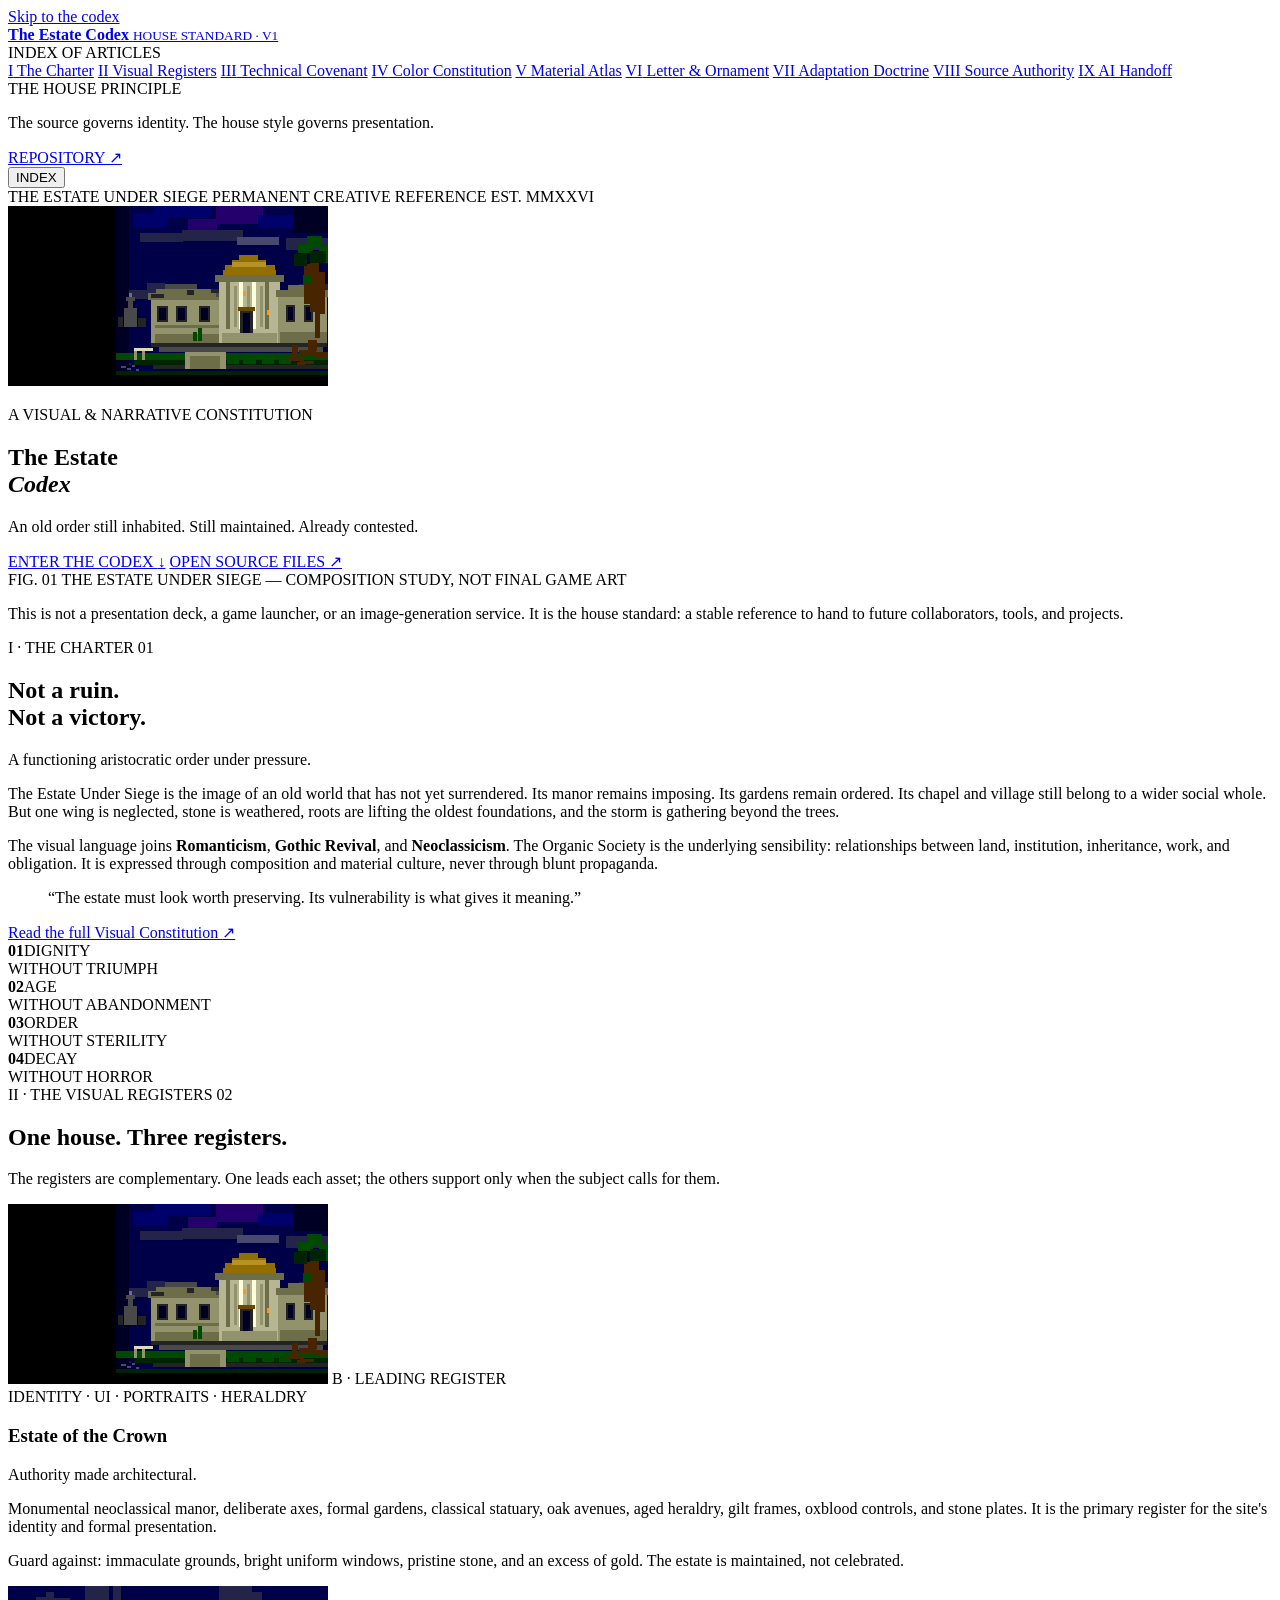
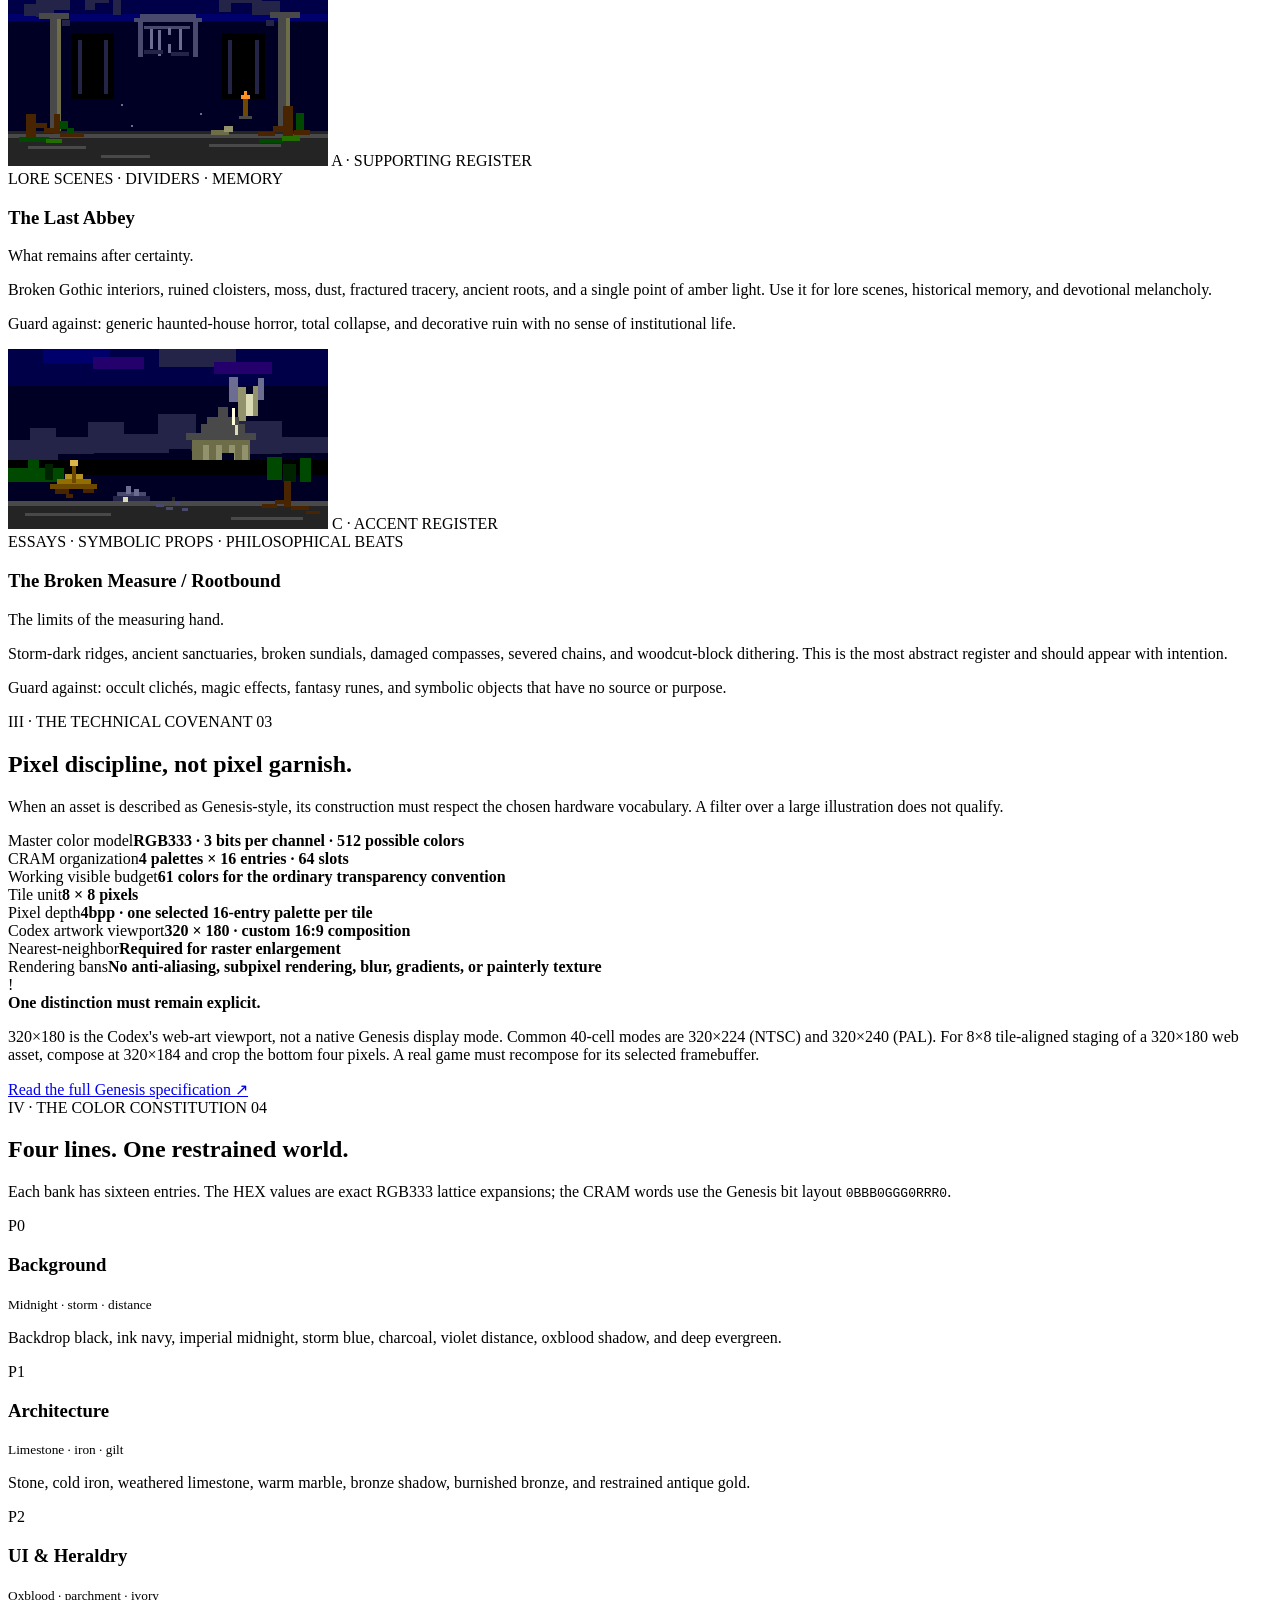
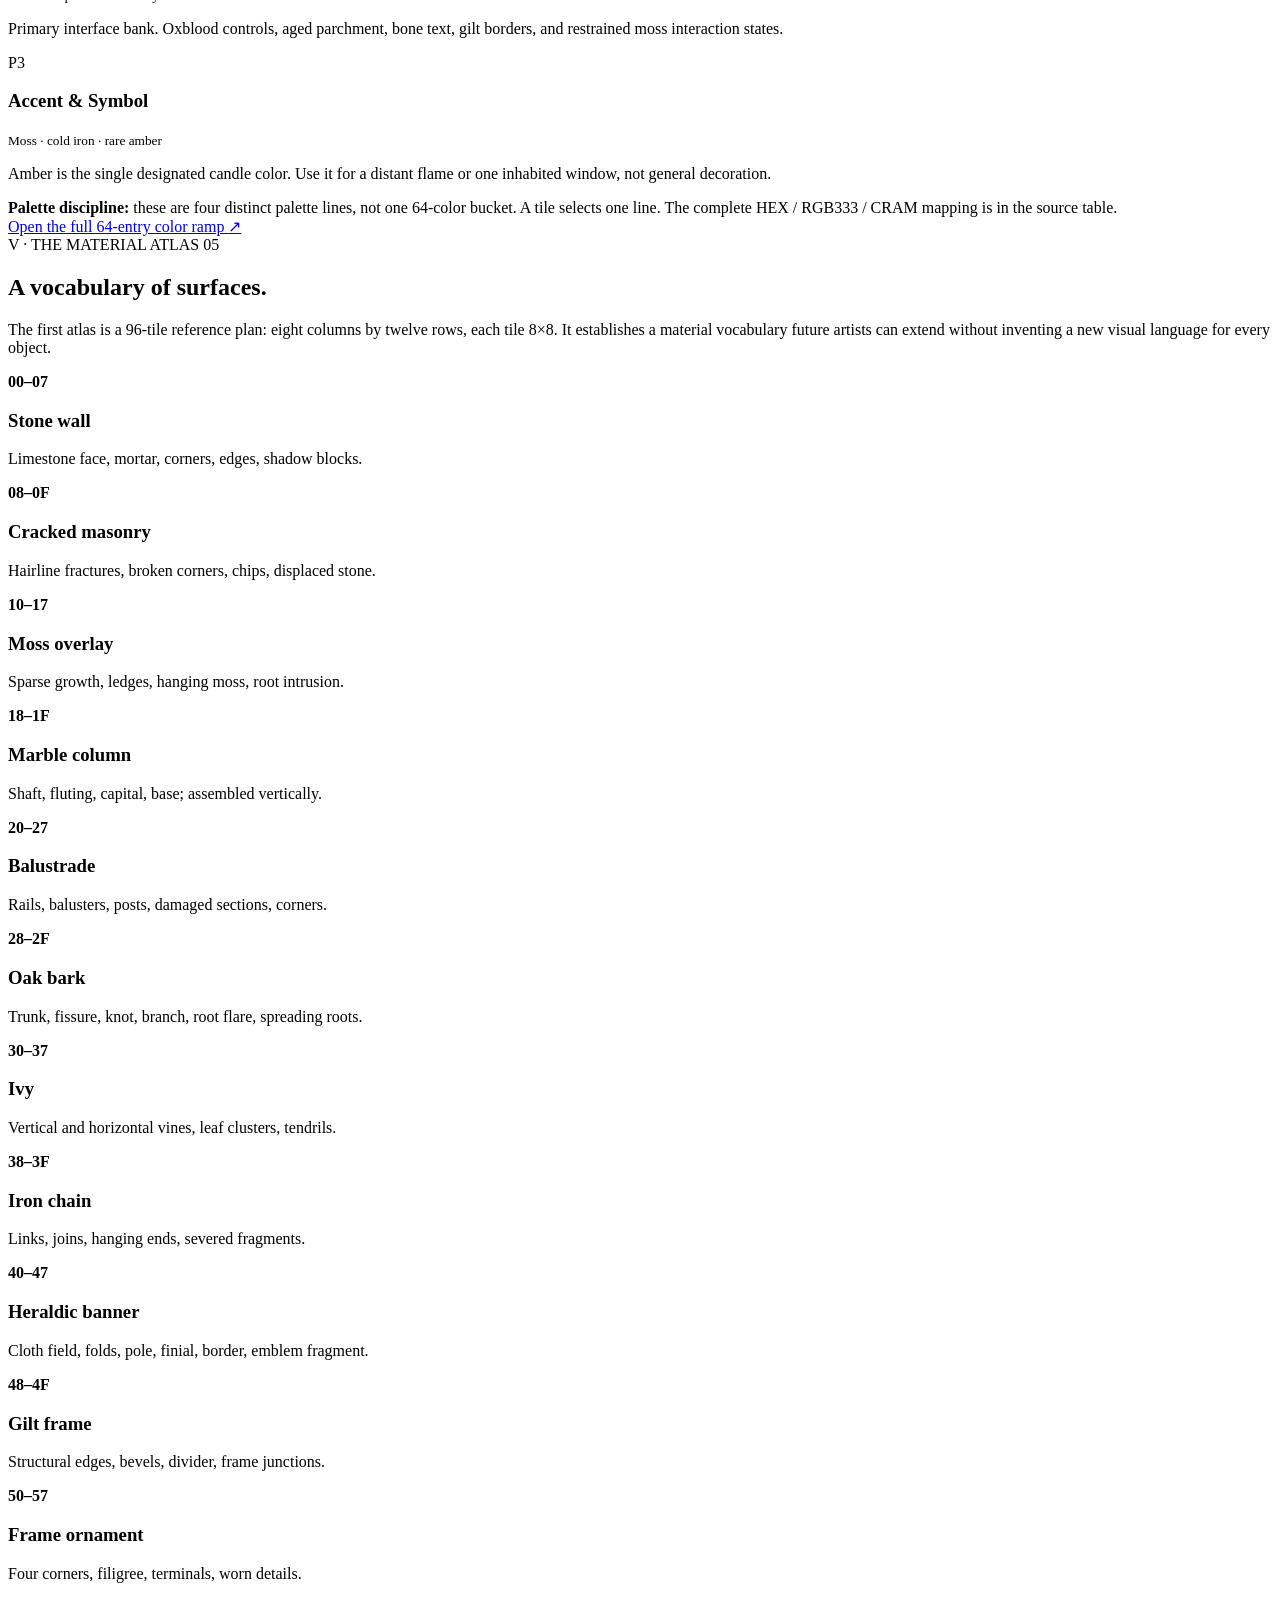
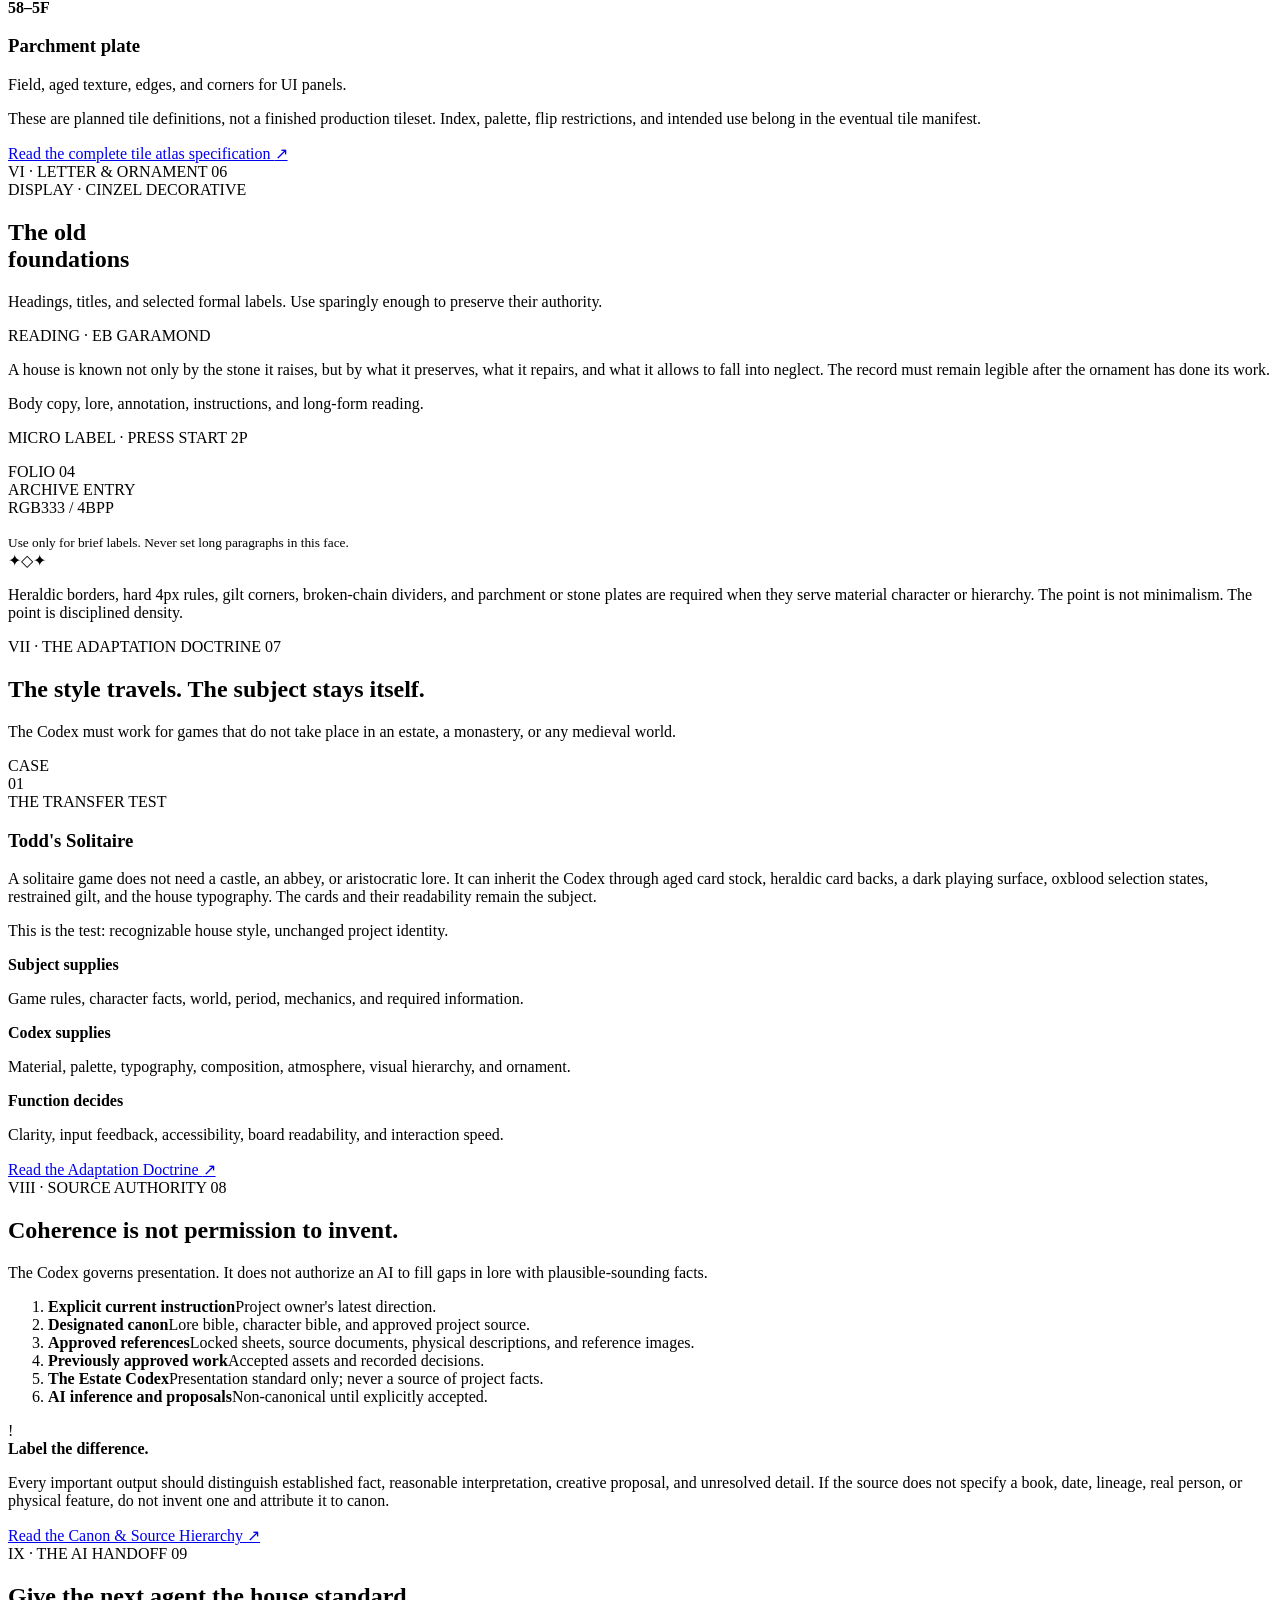
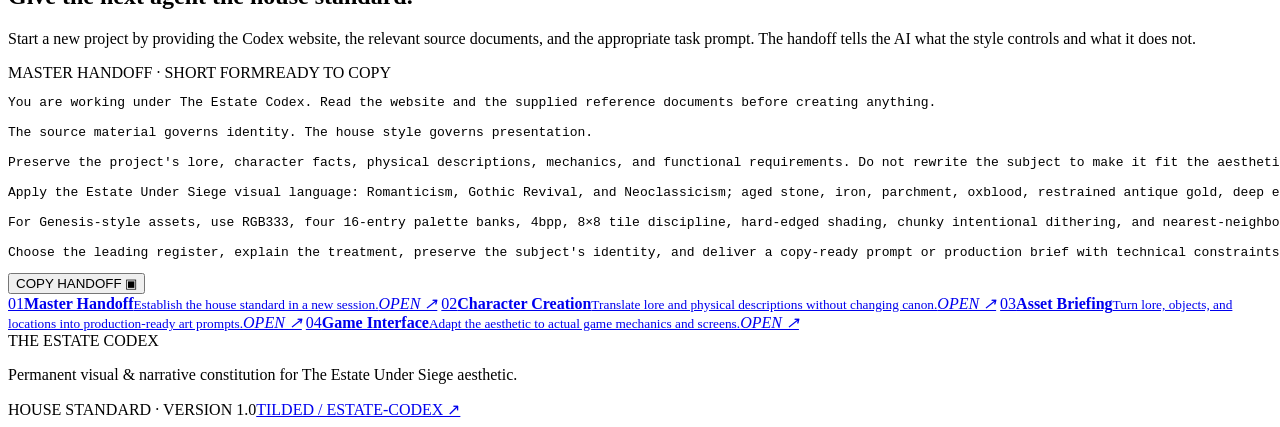
==== index.html @ 194f2715 "Build the Estate Codex reference website" ====
<!doctype html>
<html lang="en">
<head>
  <meta charset="utf-8">
  <meta name="viewport" content="width=device-width, initial-scale=1">
  <meta name="theme-color" content="#000000">
  <meta name="description" content="The Estate Codex: a permanent visual and narrative constitution for The Estate Under Siege aesthetic.">
  <title>The Estate Codex — The Estate Under Siege</title>
  <link rel="preconnect" href="https://fonts.googleapis.com">
  <link rel="preconnect" href="https://fonts.gstatic.com" crossorigin>
  <link href="https://fonts.googleapis.com/css2?family=Cinzel+Decorative:wght@400;700&family=EB+Garamond:wght@400;500;600;700&family=Press+Start+2P&display=swap" rel="stylesheet">
  <link rel="stylesheet" href="styles.css">
</head>
<body>
  <a class="skip-link" href="#main">Skip to the codex</a>

  <aside class="rail" id="rail">
    <a class="brand" href="#top" aria-label="The Estate Codex home">
      <span class="brand-mark" aria-hidden="true">
        <span></span><span></span><span></span><span></span>
      </span>
      <span class="brand-copy">
        <strong>The Estate Codex</strong>
        <small>HOUSE STANDARD · V1</small>
      </span>
    </a>

    <div class="rail-rule"><span>INDEX OF ARTICLES</span></div>
    <nav class="primary-nav" aria-label="Primary navigation">
      <a href="#charter"><span class="nav-number">I</span> The Charter</a>
      <a href="#registers"><span class="nav-number">II</span> Visual Registers</a>
      <a href="#technical"><span class="nav-number">III</span> Technical Covenant</a>
      <a href="#palette"><span class="nav-number">IV</span> Color Constitution</a>
      <a href="#materials"><span class="nav-number">V</span> Material Atlas</a>
      <a href="#type"><span class="nav-number">VI</span> Letter & Ornament</a>
      <a href="#adaptation"><span class="nav-number">VII</span> Adaptation Doctrine</a>
      <a href="#canon"><span class="nav-number">VIII</span> Source Authority</a>
      <a href="#handoff"><span class="nav-number">IX</span> AI Handoff</a>
    </nav>

    <div class="rail-bottom">
      <div class="rail-rule"><span>THE HOUSE PRINCIPLE</span></div>
      <p>The source governs identity. The house style governs presentation.</p>
      <a class="rail-repo" href="https://github.com/Tilded/estate-codex" target="_blank" rel="noreferrer">REPOSITORY ↗</a>
    </div>
  </aside>

  <button class="mobile-menu" id="menu-toggle" type="button" aria-expanded="false" aria-controls="rail">INDEX</button>

  <main id="main">
    <header class="masthead" id="top">
      <div class="masthead-line">
        <span>THE ESTATE UNDER SIEGE</span>
        <span>PERMANENT CREATIVE REFERENCE</span>
        <span>EST. MMXXVI</span>
      </div>

      <section class="hero">
        <img class="hero-image" src="assets/hero-estate.svg" alt="Pixel-block reference composition: a monumental but weathered neoclassical estate beneath a gathering storm, with a dark text-safe zone on the left.">
        <div class="hero-copy">
          <p class="micro-label">A VISUAL & NARRATIVE CONSTITUTION</p>
          <h1>The Estate<br><em>Codex</em></h1>
          <p class="hero-deck">An old order still inhabited. Still maintained. Already contested.</p>
          <div class="hero-actions">
            <a class="seal-link" href="#charter">ENTER THE CODEX <span>↓</span></a>
            <a class="text-link" href="https://github.com/Tilded/estate-codex" target="_blank" rel="noreferrer">OPEN SOURCE FILES ↗</a>
          </div>
        </div>
        <div class="hero-caption"><span>FIG. 01</span> THE ESTATE UNDER SIEGE — COMPOSITION STUDY, NOT FINAL GAME ART</div>
      </section>

      <div class="opening-note">
        <span class="opening-rule" aria-hidden="true"></span>
        <p>This is not a presentation deck, a game launcher, or an image-generation service. It is the house standard: a stable reference to hand to future collaborators, tools, and projects.</p>
      </div>
    </header>

    <section class="codex-section" id="charter">
      <div class="section-heading">
        <span class="chapter">I · THE CHARTER</span>
        <span class="section-rule"></span>
        <span class="folio">01</span>
      </div>
      <div class="charter-grid">
        <div>
          <h2>Not a ruin.<br>Not a victory.</h2>
          <p class="lead">A functioning aristocratic order under pressure.</p>
        </div>
        <div class="charter-copy">
          <p>The Estate Under Siege is the image of an old world that has not yet surrendered. Its manor remains imposing. Its gardens remain ordered. Its chapel and village still belong to a wider social whole. But one wing is neglected, stone is weathered, roots are lifting the oldest foundations, and the storm is gathering beyond the trees.</p>
          <p>The visual language joins <strong>Romanticism</strong>, <strong>Gothic Revival</strong>, and <strong>Neoclassicism</strong>. The Organic Society is the underlying sensibility: relationships between land, institution, inheritance, work, and obligation. It is expressed through composition and material culture, never through blunt propaganda.</p>
          <blockquote>“The estate must look worth preserving. Its vulnerability is what gives it meaning.”</blockquote>
          <a class="document-link" href="https://github.com/Tilded/estate-codex/blob/main/docs/visual-constitution.md" target="_blank" rel="noreferrer">Read the full Visual Constitution <span>↗</span></a>
        </div>
      </div>

      <div class="principle-strip">
        <div><b>01</b><span>DIGNITY<br>WITHOUT TRIUMPH</span></div>
        <div><b>02</b><span>AGE<br>WITHOUT ABANDONMENT</span></div>
        <div><b>03</b><span>ORDER<br>WITHOUT STERILITY</span></div>
        <div><b>04</b><span>DECAY<br>WITHOUT HORROR</span></div>
      </div>
    </section>

    <section class="codex-section" id="registers">
      <div class="section-heading">
        <span class="chapter">II · THE VISUAL REGISTERS</span>
        <span class="section-rule"></span>
        <span class="folio">02</span>
      </div>
      <div class="section-intro">
        <h2>One house. Three registers.</h2>
        <p>The registers are complementary. One leads each asset; the others support only when the subject calls for them.</p>
      </div>

      <article class="register register-lead">
        <div class="register-art">
          <img src="assets/hero-estate.svg" alt="Estate of the Crown placeholder: manor, formal grounds, storm, and ancient oak.">
          <span class="art-stamp">B · LEADING REGISTER</span>
        </div>
        <div class="register-text">
          <div class="register-kicker">IDENTITY · UI · PORTRAITS · HERALDRY</div>
          <h3>Estate of the Crown</h3>
          <p class="register-subtitle">Authority made architectural.</p>
          <p>Monumental neoclassical manor, deliberate axes, formal gardens, classical statuary, oak avenues, aged heraldry, gilt frames, oxblood controls, and stone plates. It is the primary register for the site's identity and formal presentation.</p>
          <p class="warning-line">Guard against: immaculate grounds, bright uniform windows, pristine stone, and an excess of gold. The estate is maintained, not celebrated.</p>
        </div>
      </article>

      <article class="register">
        <div class="register-art">
          <img src="assets/last-abbey.svg" alt="Last Abbey placeholder: broken Gothic interior, fractured rose window, oak roots, and a distant candle.">
          <span class="art-stamp">A · SUPPORTING REGISTER</span>
        </div>
        <div class="register-text">
          <div class="register-kicker">LORE SCENES · DIVIDERS · MEMORY</div>
          <h3>The Last Abbey</h3>
          <p class="register-subtitle">What remains after certainty.</p>
          <p>Broken Gothic interiors, ruined cloisters, moss, dust, fractured tracery, ancient roots, and a single point of amber light. Use it for lore scenes, historical memory, and devotional melancholy.</p>
          <p class="warning-line">Guard against: generic haunted-house horror, total collapse, and decorative ruin with no sense of institutional life.</p>
        </div>
      </article>

      <article class="register">
        <div class="register-art">
          <img src="assets/broken-measure.svg" alt="Broken Measure placeholder: sanctuary on a storm-dark ridge with a shattered sundial, compass, and severed chain.">
          <span class="art-stamp">C · ACCENT REGISTER</span>
        </div>
        <div class="register-text">
          <div class="register-kicker">ESSAYS · SYMBOLIC PROPS · PHILOSOPHICAL BEATS</div>
          <h3>The Broken Measure / Rootbound</h3>
          <p class="register-subtitle">The limits of the measuring hand.</p>
          <p>Storm-dark ridges, ancient sanctuaries, broken sundials, damaged compasses, severed chains, and woodcut-block dithering. This is the most abstract register and should appear with intention.</p>
          <p class="warning-line">Guard against: occult clichés, magic effects, fantasy runes, and symbolic objects that have no source or purpose.</p>
        </div>
      </article>
    </section>

    <section class="codex-section" id="technical">
      <div class="section-heading">
        <span class="chapter">III · THE TECHNICAL COVENANT</span>
        <span class="section-rule"></span>
        <span class="folio">03</span>
      </div>
      <div class="section-intro">
        <h2>Pixel discipline, not pixel garnish.</h2>
        <p>When an asset is described as Genesis-style, its construction must respect the chosen hardware vocabulary. A filter over a large illustration does not qualify.</p>
      </div>

      <div class="spec-table">
        <div class="spec-row"><span>Master color model</span><strong>RGB333 · 3 bits per channel · 512 possible colors</strong></div>
        <div class="spec-row"><span>CRAM organization</span><strong>4 palettes × 16 entries · 64 slots</strong></div>
        <div class="spec-row"><span>Working visible budget</span><strong>61 colors for the ordinary transparency convention</strong></div>
        <div class="spec-row"><span>Tile unit</span><strong>8 × 8 pixels</strong></div>
        <div class="spec-row"><span>Pixel depth</span><strong>4bpp · one selected 16-entry palette per tile</strong></div>
        <div class="spec-row"><span>Codex artwork viewport</span><strong>320 × 180 · custom 16:9 composition</strong></div>
        <div class="spec-row"><span>Nearest-neighbor</span><strong>Required for raster enlargement</strong></div>
        <div class="spec-row"><span>Rendering bans</span><strong>No anti-aliasing, subpixel rendering, blur, gradients, or painterly texture</strong></div>
      </div>

      <div class="technical-note">
        <span class="note-mark">!</span>
        <div><strong>One distinction must remain explicit.</strong><p>320×180 is the Codex's web-art viewport, not a native Genesis display mode. Common 40-cell modes are 320×224 (NTSC) and 320×240 (PAL). For 8×8 tile-aligned staging of a 320×180 web asset, compose at 320×184 and crop the bottom four pixels. A real game must recompose for its selected framebuffer.</p></div>
      </div>
      <a class="document-link" href="https://github.com/Tilded/estate-codex/blob/main/docs/genesis-specification.md" target="_blank" rel="noreferrer">Read the full Genesis specification <span>↗</span></a>
    </section>

    <section class="codex-section" id="palette">
      <div class="section-heading">
        <span class="chapter">IV · THE COLOR CONSTITUTION</span>
        <span class="section-rule"></span>
        <span class="folio">04</span>
      </div>
      <div class="section-intro">
        <h2>Four lines. One restrained world.</h2>
        <p>Each bank has sixteen entries. The HEX values are exact RGB333 lattice expansions; the CRAM words use the Genesis bit layout <code>0BBB0GGG0RRR0</code>.</p>
      </div>

      <div class="palette-register">
        <div class="palette-heading"><span>P0</span><div><h3>Background</h3><small>Midnight · storm · distance</small></div></div>
        <div class="swatches" aria-label="P0 background palette"><i style="--sw:#000000"></i><i style="--sw:#000024"></i><i style="--sw:#000049"></i><i style="--sw:#00006D"></i><i style="--sw:#002492"></i><i style="--sw:#242449"></i><i style="--sw:#242424"></i><i style="--sw:#494949"></i><i style="--sw:#24006D"></i><i style="--sw:#490092"></i><i style="--sw:#490049"></i><i style="--sw:#490000"></i><i style="--sw:#004900"></i><i style="--sw:#002400"></i><i style="--sw:#49496D"></i><i style="--sw:#6D6D92"></i></div>
        <p>Backdrop black, ink navy, imperial midnight, storm blue, charcoal, violet distance, oxblood shadow, and deep evergreen.</p>
      </div>
      <div class="palette-register">
        <div class="palette-heading"><span>P1</span><div><h3>Architecture</h3><small>Limestone · iron · gilt</small></div></div>
        <div class="swatches" aria-label="P1 architecture palette"><i style="--sw:#000000"></i><i style="--sw:#242424"></i><i style="--sw:#494949"></i><i style="--sw:#6D6D92"></i><i style="--sw:#6D6D49"></i><i style="--sw:#92926D"></i><i style="--sw:#B6B692"></i><i style="--sw:#DBDBB6"></i><i style="--sw:#FFFFDB"></i><i style="--sw:#FFFFFF"></i><i style="--sw:#492400"></i><i style="--sw:#6D4900"></i><i style="--sw:#926D00"></i><i style="--sw:#B69224"></i><i style="--sw:#DBB649"></i><i style="--sw:#DBB692"></i></div>
        <p>Stone, cold iron, weathered limestone, warm marble, bronze shadow, burnished bronze, and restrained antique gold.</p>
      </div>
      <div class="palette-register">
        <div class="palette-heading"><span>P2</span><div><h3>UI & Heraldry</h3><small>Oxblood · parchment · ivory</small></div></div>
        <div class="swatches" aria-label="P2 UI and heraldry palette"><i style="--sw:#000000"></i><i style="--sw:#242424"></i><i style="--sw:#240000"></i><i style="--sw:#490000"></i><i style="--sw:#6D0024"></i><i style="--sw:#920049"></i><i style="--sw:#929249"></i><i style="--sw:#B6B66D"></i><i style="--sw:#DBDBB6"></i><i style="--sw:#FFFFDB"></i><i style="--sw:#6D4900"></i><i style="--sw:#926D00"></i><i style="--sw:#DBB649"></i><i style="--sw:#004900"></i><i style="--sw:#496D00"></i><i style="--sw:#B62424"></i></div>
        <p>Primary interface bank. Oxblood controls, aged parchment, bone text, gilt borders, and restrained moss interaction states.</p>
      </div>
      <div class="palette-register">
        <div class="palette-heading"><span>P3</span><div><h3>Accent & Symbol</h3><small>Moss · cold iron · rare amber</small></div></div>
        <div class="swatches" aria-label="P3 accent and symbolism palette"><i style="--sw:#000000"></i><i style="--sw:#242424"></i><i style="--sw:#242449"></i><i style="--sw:#49496D"></i><i style="--sw:#6D6D92"></i><i style="--sw:#24006D"></i><i style="--sw:#490092"></i><i style="--sw:#6D6DB6"></i><i style="--sw:#004900"></i><i style="--sw:#246D00"></i><i style="--sw:#499200"></i><i style="--sw:#492400"></i><i style="--sw:#6D4900"></i><i style="--sw:#926D00"></i><i style="--sw:#FF9224"></i><i style="--sw:#DBDBB6"></i></div>
        <p>Amber is the single designated candle color. Use it for a distant flame or one inhabited window, not general decoration.</p>
      </div>

      <div class="palette-note"><strong>Palette discipline:</strong> these are four distinct palette lines, not one 64-color bucket. A tile selects one line. The complete HEX / RGB333 / CRAM mapping is in the source table.</div>
      <a class="document-link" href="https://github.com/Tilded/estate-codex/blob/main/docs/color-ramp.md" target="_blank" rel="noreferrer">Open the full 64-entry color ramp <span>↗</span></a>
    </section>

    <section class="codex-section" id="materials">
      <div class="section-heading">
        <span class="chapter">V · THE MATERIAL ATLAS</span>
        <span class="section-rule"></span>
        <span class="folio">05</span>
      </div>
      <div class="section-intro">
        <h2>A vocabulary of surfaces.</h2>
        <p>The first atlas is a 96-tile reference plan: eight columns by twelve rows, each tile 8×8. It establishes a material vocabulary future artists can extend without inventing a new visual language for every object.</p>
      </div>
      <div class="atlas-grid">
        <div class="atlas-item"><b>00–07</b><h3>Stone wall</h3><p>Limestone face, mortar, corners, edges, shadow blocks.</p></div>
        <div class="atlas-item"><b>08–0F</b><h3>Cracked masonry</h3><p>Hairline fractures, broken corners, chips, displaced stone.</p></div>
        <div class="atlas-item"><b>10–17</b><h3>Moss overlay</h3><p>Sparse growth, ledges, hanging moss, root intrusion.</p></div>
        <div class="atlas-item"><b>18–1F</b><h3>Marble column</h3><p>Shaft, fluting, capital, base; assembled vertically.</p></div>
        <div class="atlas-item"><b>20–27</b><h3>Balustrade</h3><p>Rails, balusters, posts, damaged sections, corners.</p></div>
        <div class="atlas-item"><b>28–2F</b><h3>Oak bark</h3><p>Trunk, fissure, knot, branch, root flare, spreading roots.</p></div>
        <div class="atlas-item"><b>30–37</b><h3>Ivy</h3><p>Vertical and horizontal vines, leaf clusters, tendrils.</p></div>
        <div class="atlas-item"><b>38–3F</b><h3>Iron chain</h3><p>Links, joins, hanging ends, severed fragments.</p></div>
        <div class="atlas-item"><b>40–47</b><h3>Heraldic banner</h3><p>Cloth field, folds, pole, finial, border, emblem fragment.</p></div>
        <div class="atlas-item"><b>48–4F</b><h3>Gilt frame</h3><p>Structural edges, bevels, divider, frame junctions.</p></div>
        <div class="atlas-item"><b>50–57</b><h3>Frame ornament</h3><p>Four corners, filigree, terminals, worn details.</p></div>
        <div class="atlas-item"><b>58–5F</b><h3>Parchment plate</h3><p>Field, aged texture, edges, and corners for UI panels.</p></div>
      </div>
      <p class="fine-print">These are planned tile definitions, not a finished production tileset. Index, palette, flip restrictions, and intended use belong in the eventual tile manifest.</p>
      <a class="document-link" href="https://github.com/Tilded/estate-codex/blob/main/docs/tile-atlas.md" target="_blank" rel="noreferrer">Read the complete tile atlas specification <span>↗</span></a>
    </section>

    <section class="codex-section" id="type">
      <div class="section-heading">
        <span class="chapter">VI · LETTER & ORNAMENT</span>
        <span class="section-rule"></span>
        <span class="folio">06</span>
      </div>
      <div class="type-specimen">
        <div class="type-display">
          <span class="type-role">DISPLAY · CINZEL DECORATIVE</span>
          <h2>The old<br>foundations</h2>
          <p>Headings, titles, and selected formal labels. Use sparingly enough to preserve their authority.</p>
        </div>
        <div class="type-reading">
          <span class="type-role">READING · EB GARAMOND</span>
          <p class="garamond-demo">A house is known not only by the stone it raises, but by what it preserves, what it repairs, and what it allows to fall into neglect. The record must remain legible after the ornament has done its work.</p>
          <p>Body copy, lore, annotation, instructions, and long-form reading.</p>
        </div>
        <div class="type-pixel">
          <span class="type-role">MICRO LABEL · PRESS START 2P</span>
          <p>FOLIO 04<br>ARCHIVE ENTRY<br>RGB333 / 4BPP</p>
          <small>Use only for brief labels. Never set long paragraphs in this face.</small>
        </div>
      </div>
      <div class="ornament-rule"><span>✦</span><i></i><span>◇</span><i></i><span>✦</span></div>
      <p class="ornament-note">Heraldic borders, hard 4px rules, gilt corners, broken-chain dividers, and parchment or stone plates are required when they serve material character or hierarchy. The point is not minimalism. The point is disciplined density.</p>
    </section>

    <section class="codex-section" id="adaptation">
      <div class="section-heading">
        <span class="chapter">VII · THE ADAPTATION DOCTRINE</span>
        <span class="section-rule"></span>
        <span class="folio">07</span>
      </div>
      <div class="section-intro">
        <h2>The style travels. The subject stays itself.</h2>
        <p>The Codex must work for games that do not take place in an estate, a monastery, or any medieval world.</p>
      </div>
      <div class="adaptation-example">
        <div class="example-mark">CASE<br>01</div>
        <div>
          <span class="register-kicker">THE TRANSFER TEST</span>
          <h3>Todd's Solitaire</h3>
          <p>A solitaire game does not need a castle, an abbey, or aristocratic lore. It can inherit the Codex through aged card stock, heraldic card backs, a dark playing surface, oxblood selection states, restrained gilt, and the house typography. The cards and their readability remain the subject.</p>
          <p class="fine-print">This is the test: recognizable house style, unchanged project identity.</p>
        </div>
      </div>
      <div class="adaptation-columns">
        <div><b>Subject supplies</b><p>Game rules, character facts, world, period, mechanics, and required information.</p></div>
        <div><b>Codex supplies</b><p>Material, palette, typography, composition, atmosphere, visual hierarchy, and ornament.</p></div>
        <div><b>Function decides</b><p>Clarity, input feedback, accessibility, board readability, and interaction speed.</p></div>
      </div>
      <a class="document-link" href="https://github.com/Tilded/estate-codex/blob/main/docs/adaptation-doctrine.md" target="_blank" rel="noreferrer">Read the Adaptation Doctrine <span>↗</span></a>
    </section>

    <section class="codex-section" id="canon">
      <div class="section-heading">
        <span class="chapter">VIII · SOURCE AUTHORITY</span>
        <span class="section-rule"></span>
        <span class="folio">08</span>
      </div>
      <div class="section-intro">
        <h2>Coherence is not permission to invent.</h2>
        <p>The Codex governs presentation. It does not authorize an AI to fill gaps in lore with plausible-sounding facts.</p>
      </div>
      <ol class="authority-list">
        <li><b>Explicit current instruction</b><span>Project owner's latest direction.</span></li>
        <li><b>Designated canon</b><span>Lore bible, character bible, and approved project source.</span></li>
        <li><b>Approved references</b><span>Locked sheets, source documents, physical descriptions, and reference images.</span></li>
        <li><b>Previously approved work</b><span>Accepted assets and recorded decisions.</span></li>
        <li><b>The Estate Codex</b><span>Presentation standard only; never a source of project facts.</span></li>
        <li><b>AI inference and proposals</b><span>Non-canonical until explicitly accepted.</span></li>
      </ol>
      <div class="technical-note">
        <span class="note-mark">!</span>
        <div><strong>Label the difference.</strong><p>Every important output should distinguish established fact, reasonable interpretation, creative proposal, and unresolved detail. If the source does not specify a book, date, lineage, real person, or physical feature, do not invent one and attribute it to canon.</p></div>
      </div>
      <a class="document-link" href="https://github.com/Tilded/estate-codex/blob/main/docs/canon-and-source-hierarchy.md" target="_blank" rel="noreferrer">Read the Canon & Source Hierarchy <span>↗</span></a>
    </section>

    <section class="codex-section" id="handoff">
      <div class="section-heading">
        <span class="chapter">IX · THE AI HANDOFF</span>
        <span class="section-rule"></span>
        <span class="folio">09</span>
      </div>
      <div class="section-intro">
        <h2>Give the next agent the house standard.</h2>
        <p>Start a new project by providing the Codex website, the relevant source documents, and the appropriate task prompt. The handoff tells the AI what the style controls and what it does not.</p>
      </div>
      <div class="handoff-box">
        <div class="handoff-top"><span>MASTER HANDOFF · SHORT FORM</span><span>READY TO COPY</span></div>
        <pre id="handoff-text">You are working under The Estate Codex. Read the website and the supplied reference documents before creating anything.

The source material governs identity. The house style governs presentation.

Preserve the project's lore, character facts, physical descriptions, mechanics, and functional requirements. Do not rewrite the subject to make it fit the aesthetic. Separate established facts, interpretations, and creative proposals. Never invent missing facts and attribute them to the source.

Apply the Estate Under Siege visual language: Romanticism, Gothic Revival, and Neoclassicism; aged stone, iron, parchment, oxblood, restrained antique gold, deep evergreen, deliberate hierarchy, material texture, and melancholic dignity. The estate is a functioning order under pressure, neither ruin nor triumph.

For Genesis-style assets, use RGB333, four 16-entry palette banks, 4bpp, 8×8 tile discipline, hard-edged shading, chunky intentional dithering, and nearest-neighbor scaling. No anti-aliasing, blur, smooth gradients, painterly texture, or high-resolution art disguised as pixel art. 320×180 is the Codex web-art viewport, not a native Genesis screen mode.

Choose the leading register, explain the treatment, preserve the subject's identity, and deliver a copy-ready prompt or production brief with technical constraints and negative instructions. Do not claim to have generated or tested anything unless you actually have.</pre>
        <button class="copy-button" type="button" data-copy-target="handoff-text">COPY HANDOFF <span>▣</span></button>
      </div>

      <div class="prompt-library">
        <a href="https://github.com/Tilded/estate-codex/blob/main/prompts/master-handoff.md" target="_blank" rel="noreferrer"><span>01</span><b>Master Handoff</b><small>Establish the house standard in a new session.</small><em>OPEN ↗</em></a>
        <a href="https://github.com/Tilded/estate-codex/blob/main/prompts/character-creation.md" target="_blank" rel="noreferrer"><span>02</span><b>Character Creation</b><small>Translate lore and physical descriptions without changing canon.</small><em>OPEN ↗</em></a>
        <a href="https://github.com/Tilded/estate-codex/blob/main/prompts/asset-briefing.md" target="_blank" rel="noreferrer"><span>03</span><b>Asset Briefing</b><small>Turn lore, objects, and locations into production-ready art prompts.</small><em>OPEN ↗</em></a>
        <a href="https://github.com/Tilded/estate-codex/blob/main/prompts/game-interface.md" target="_blank" rel="noreferrer"><span>04</span><b>Game Interface</b><small>Adapt the aesthetic to actual game mechanics and screens.</small><em>OPEN ↗</em></a>
      </div>
    </section>

    <footer class="colophon">
      <div class="colophon-title">THE ESTATE CODEX</div>
      <p>Permanent visual & narrative constitution for The Estate Under Siege aesthetic.</p>
      <div class="colophon-bottom"><span>HOUSE STANDARD · VERSION 1.0</span><a href="https://github.com/Tilded/estate-codex" target="_blank" rel="noreferrer">TILDED / ESTATE-CODEX ↗</a></div>
    </footer>
  </main>

  <script src="script.js"></script>
</body>
</html>
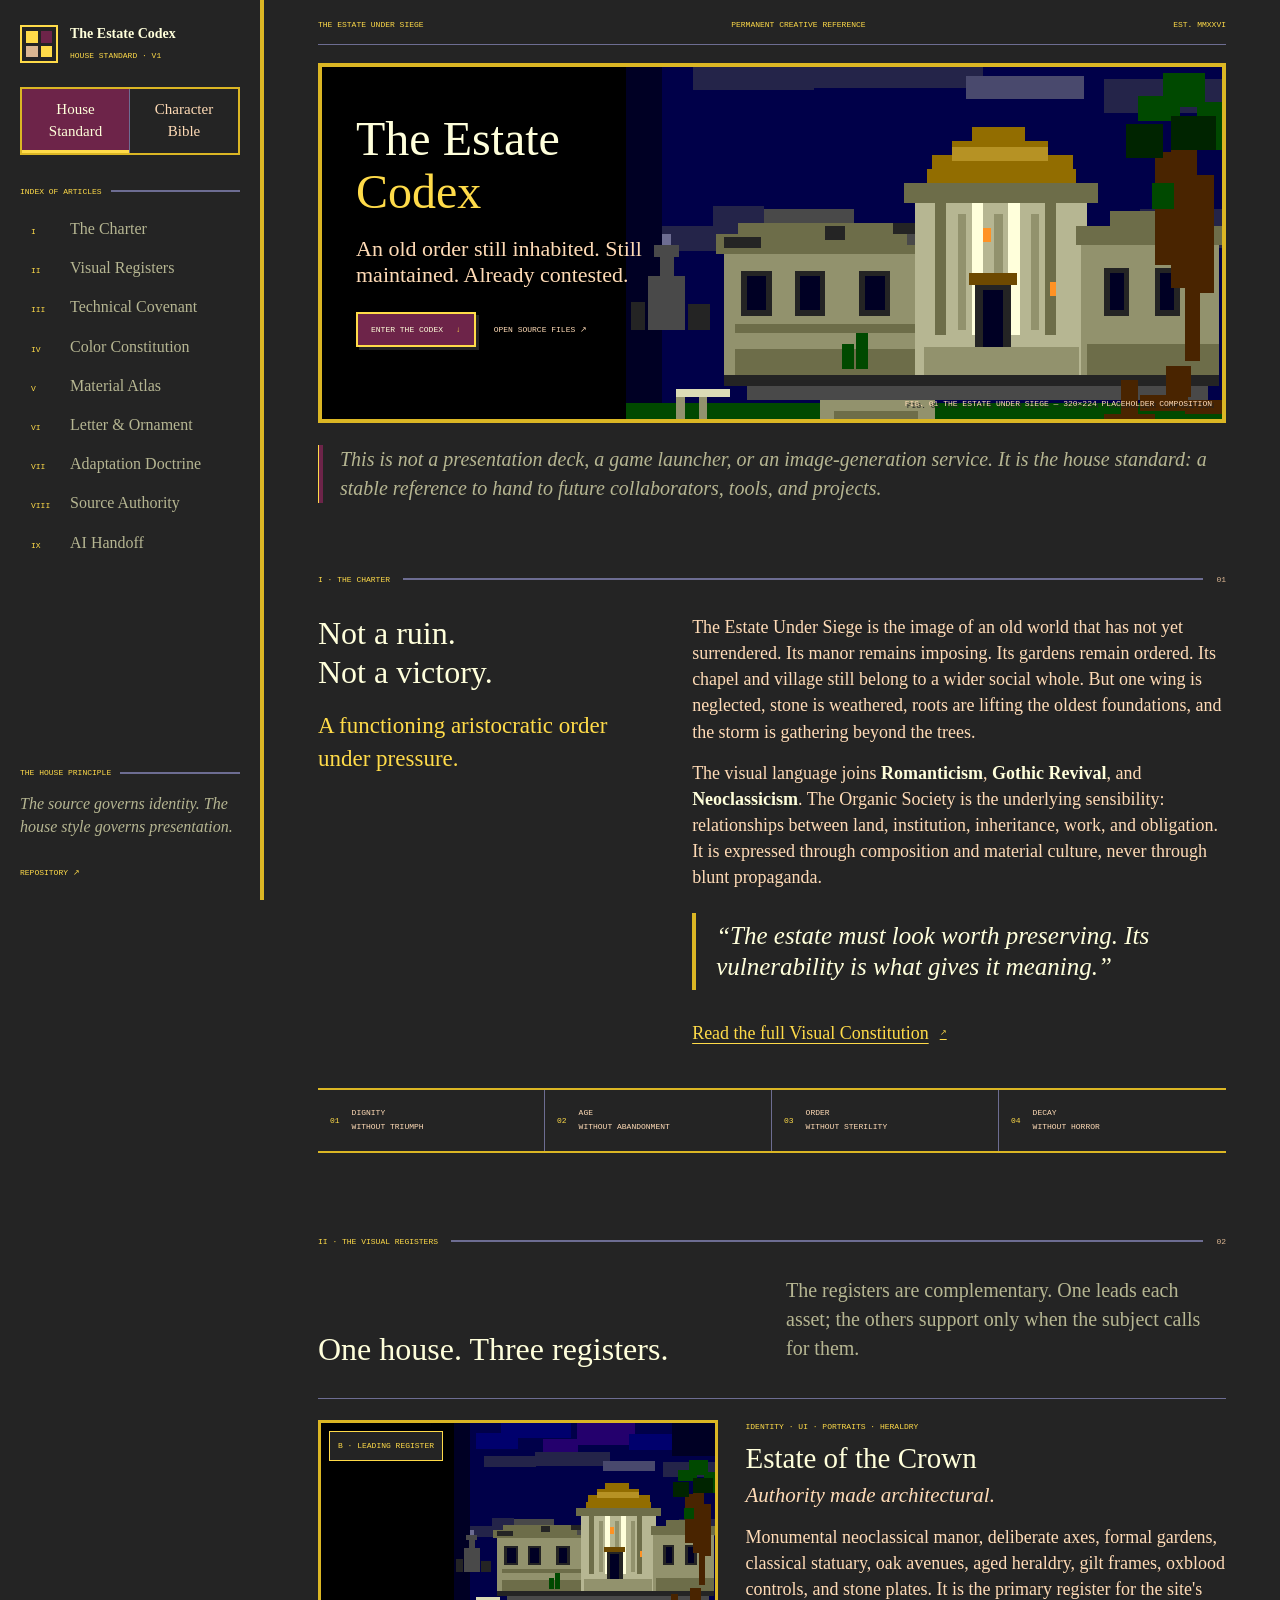
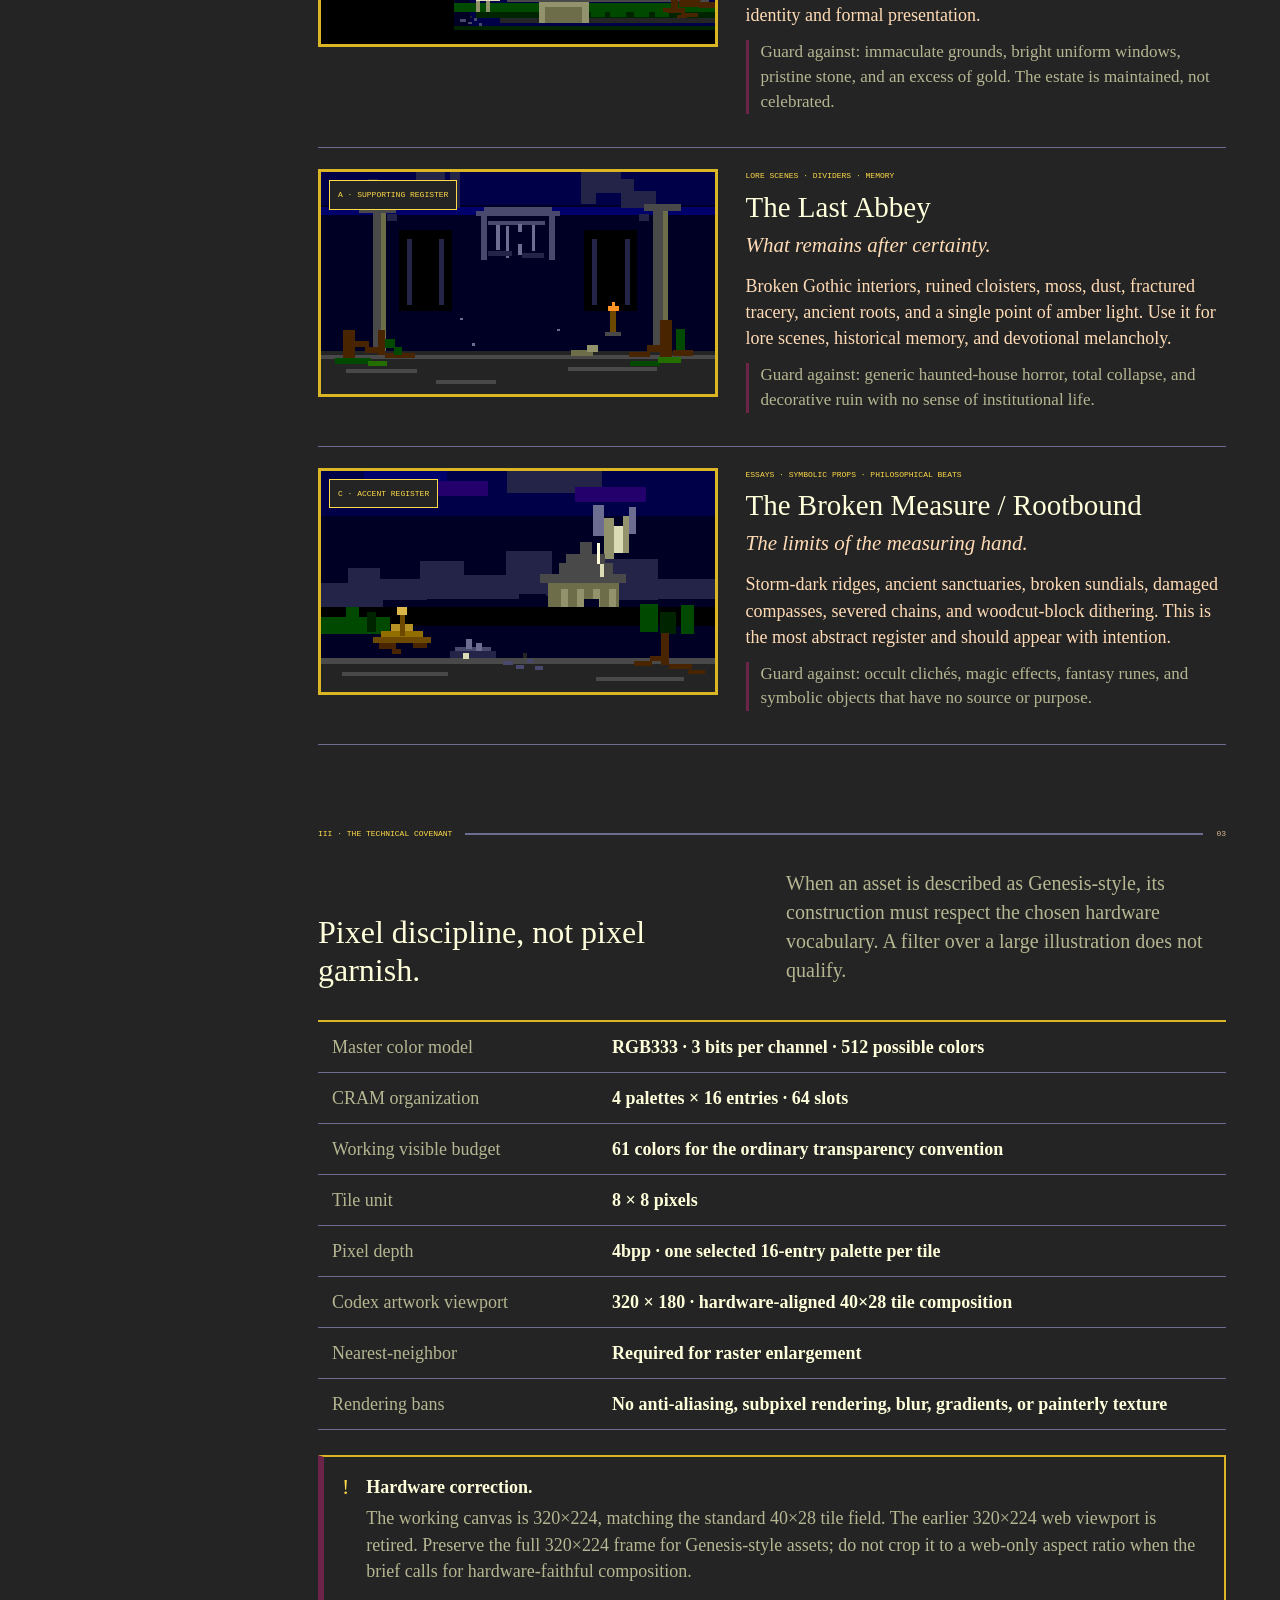
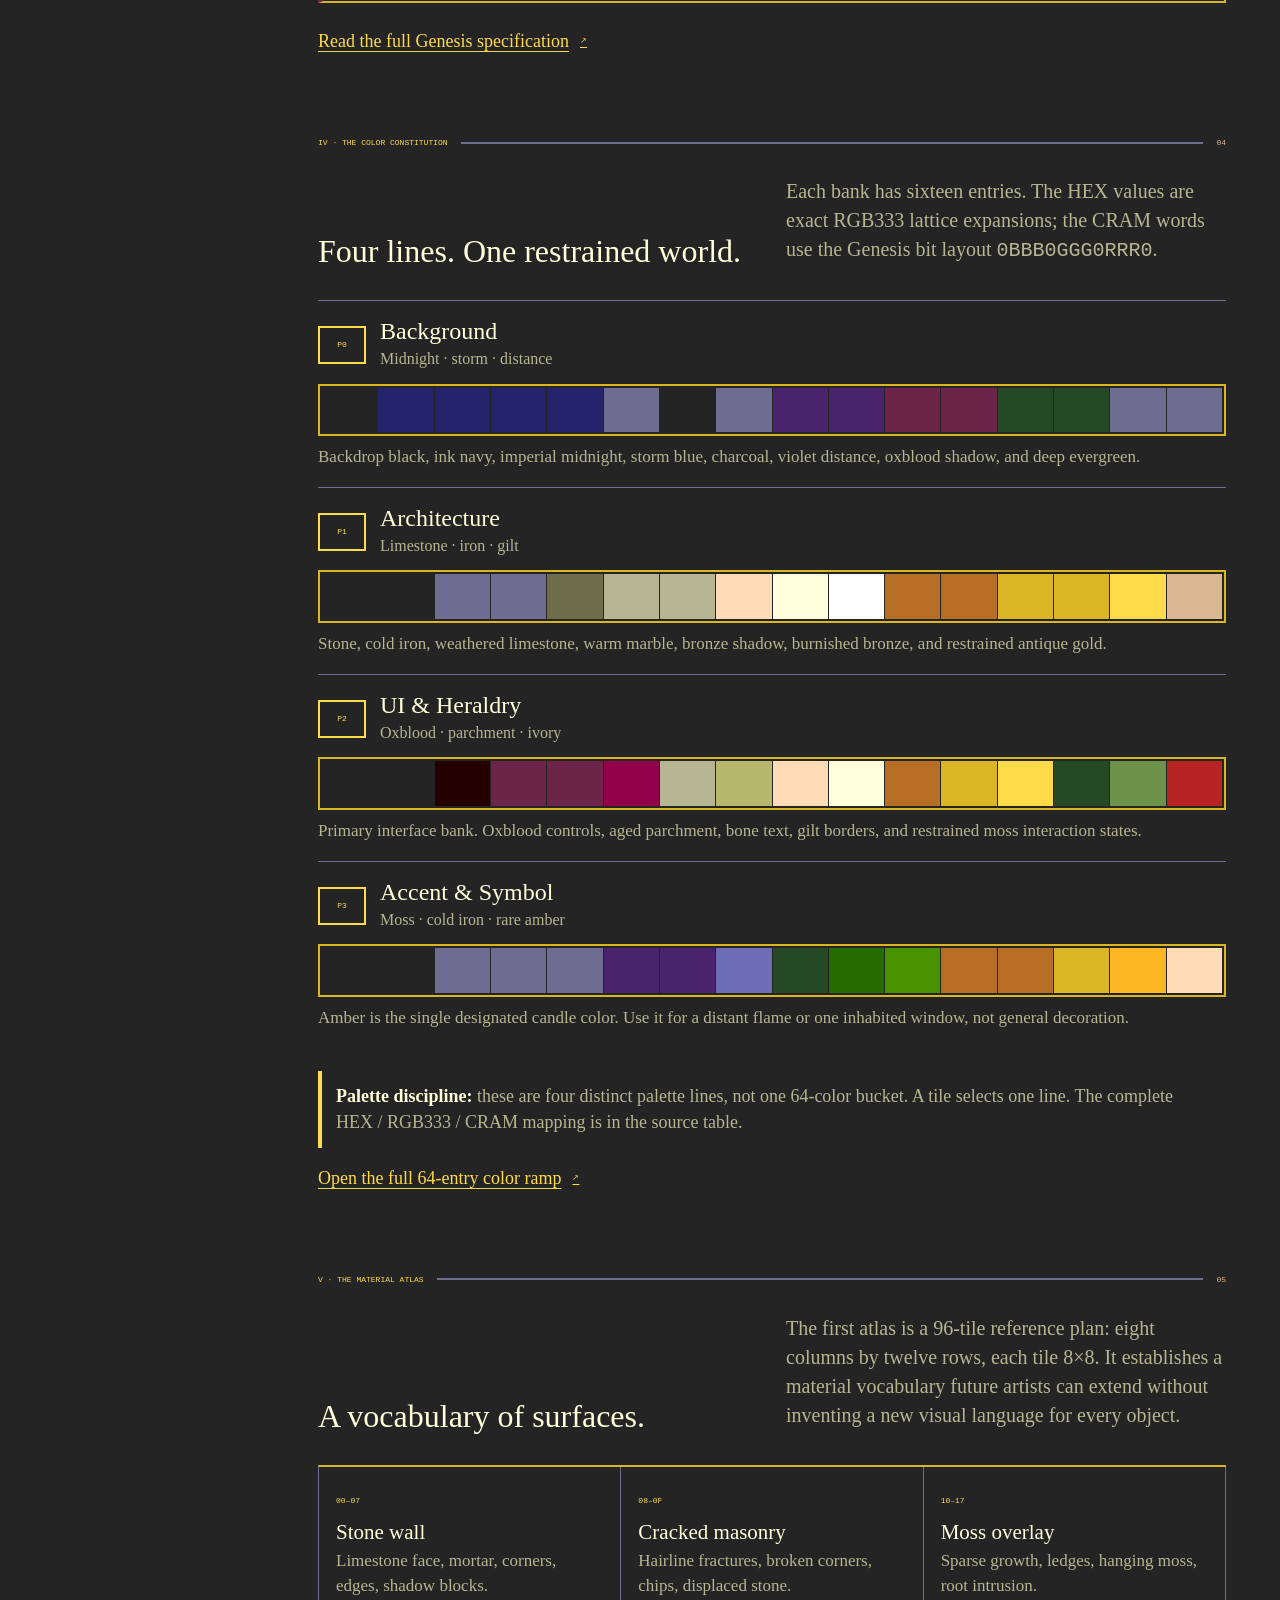
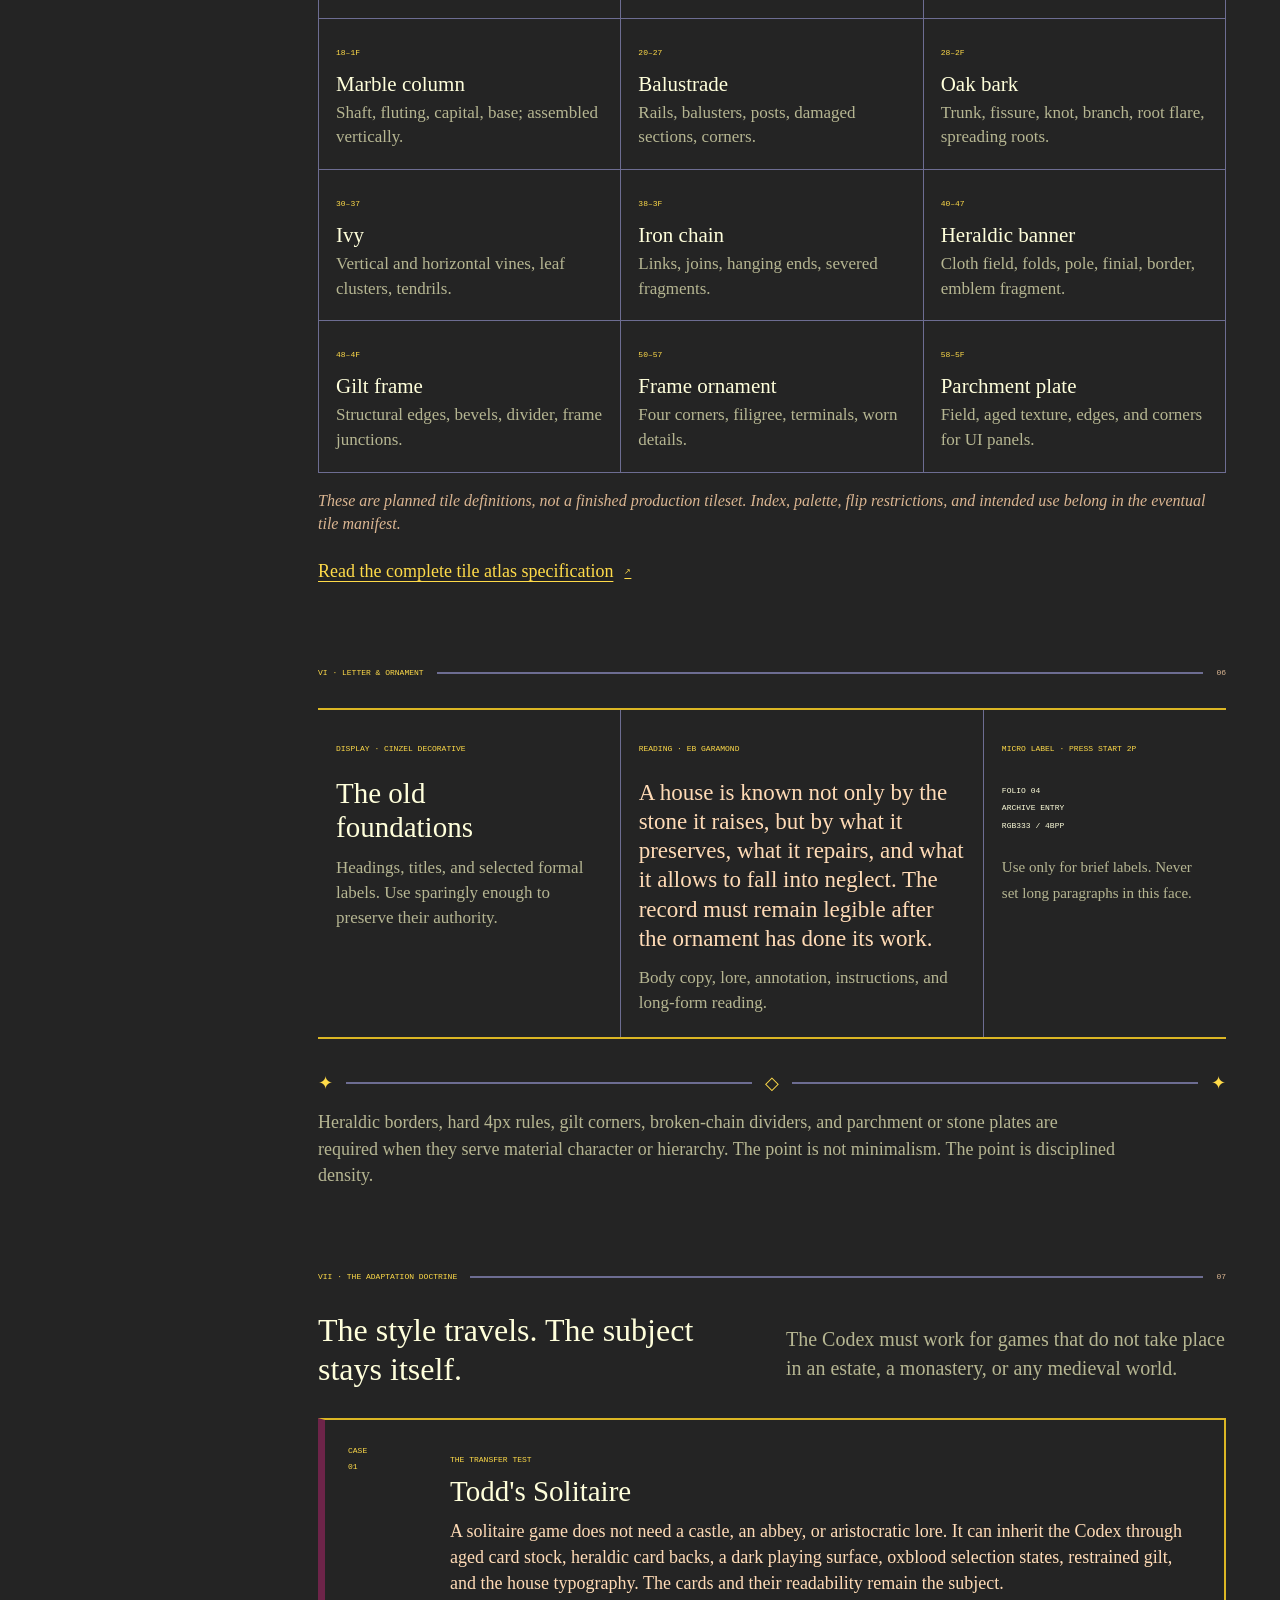
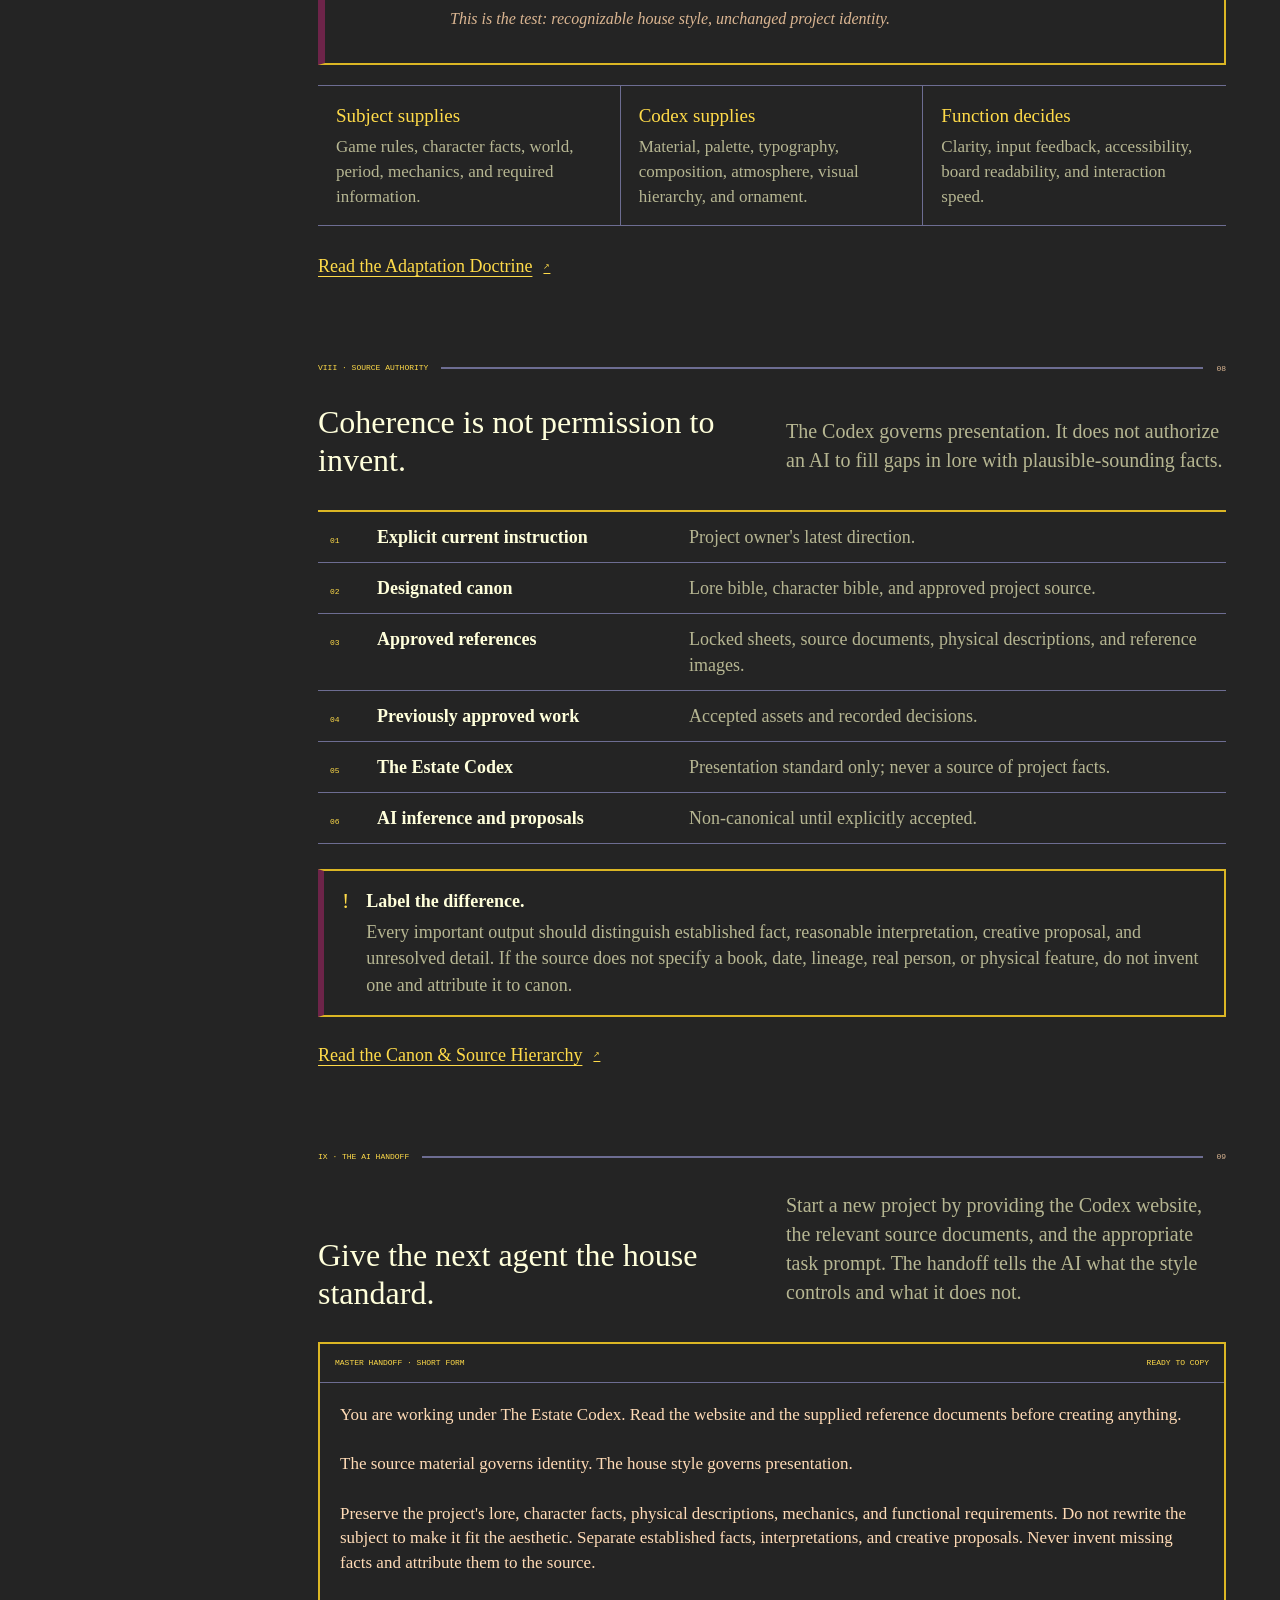
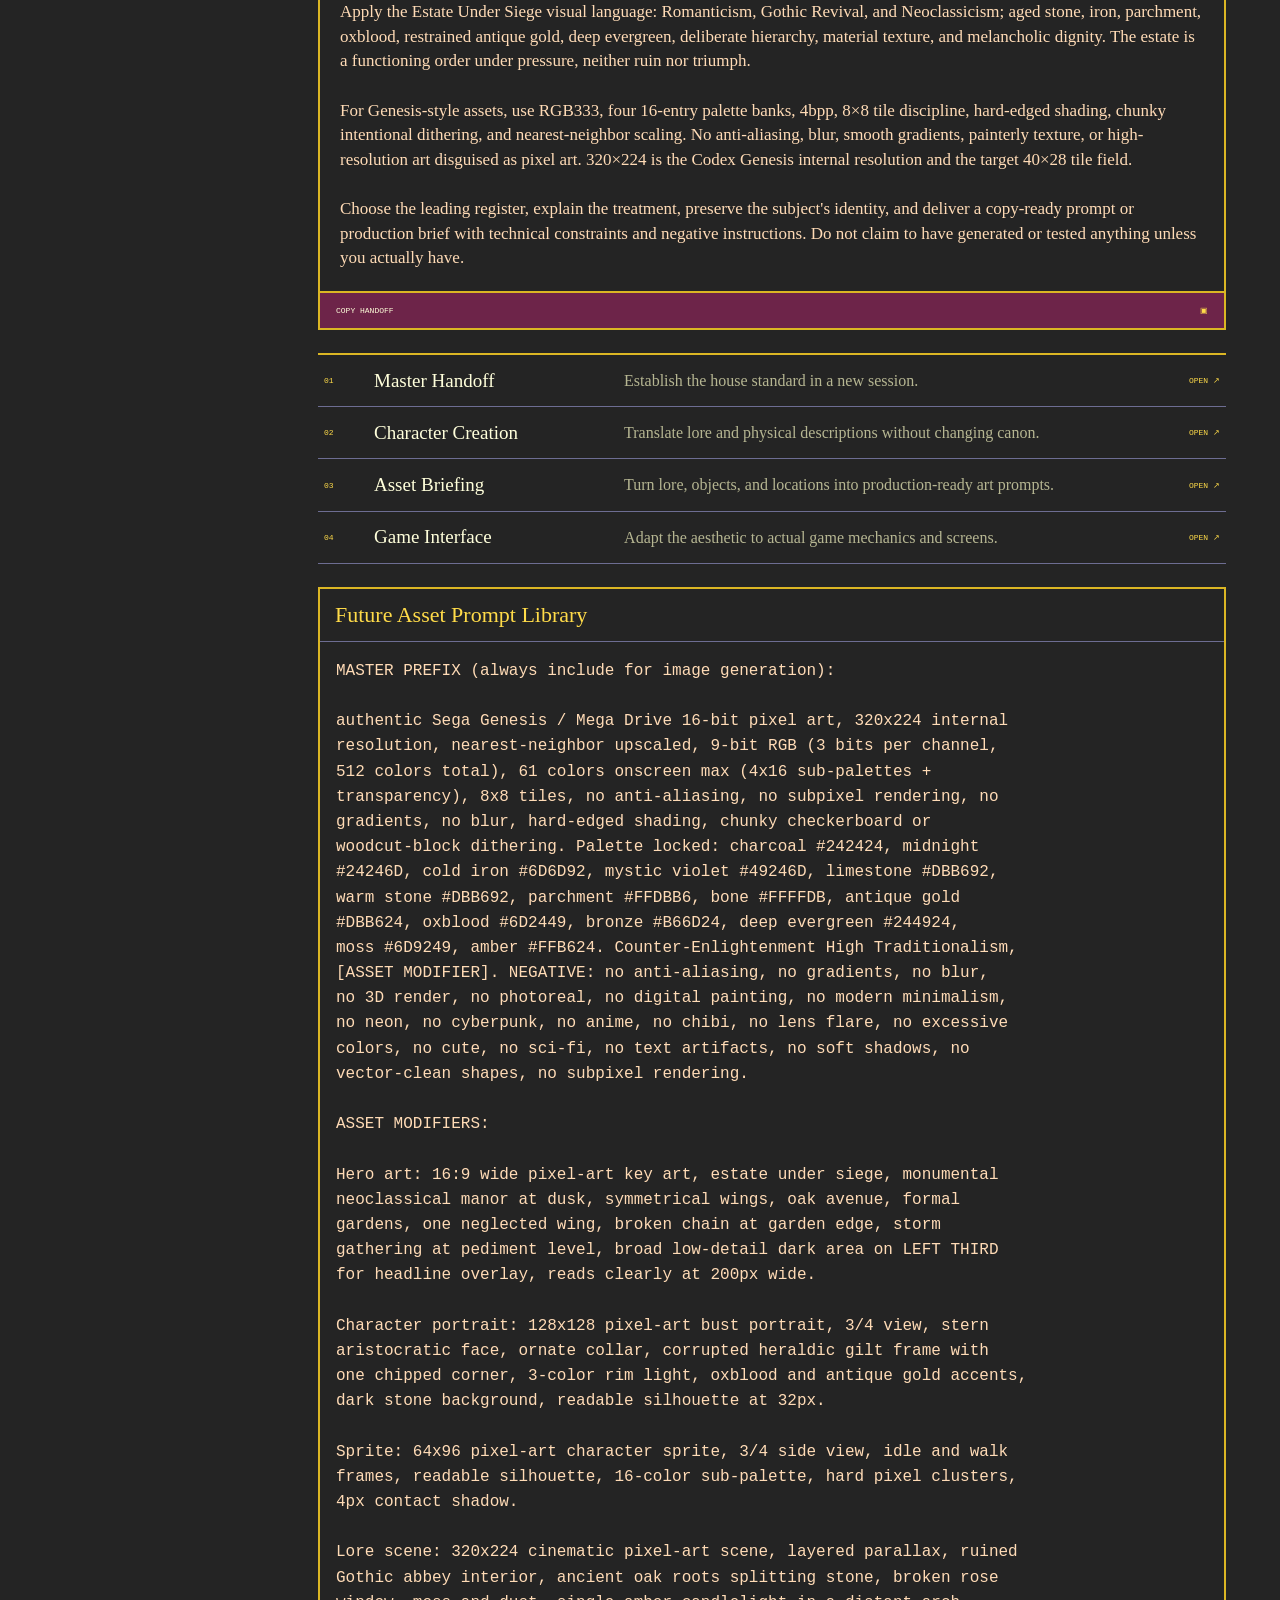
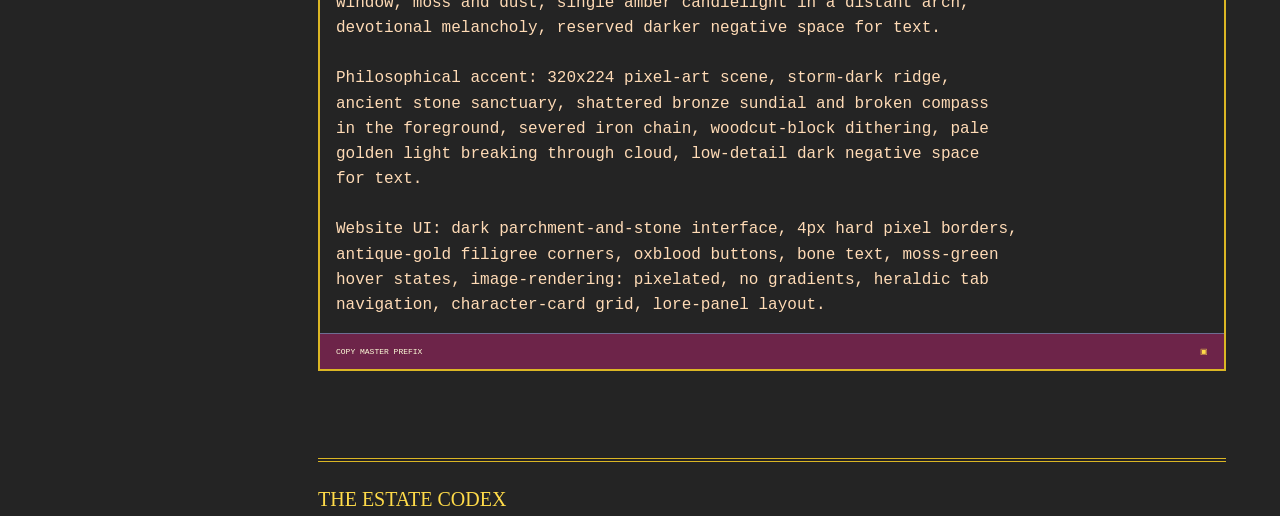
==== commit 22d1d6e6: "Route the GitHub Pages root to House Standard" ====
--- a/index.html
+++ b/index.html
@@ -2,373 +2,12 @@
 <html lang="en">
 <head>
   <meta charset="utf-8">
+  <meta http-equiv="refresh" content="0; url=House-Standard.html">
   <meta name="viewport" content="width=device-width, initial-scale=1">
-  <meta name="theme-color" content="#000000">
-  <meta name="description" content="The Estate Codex: a permanent visual and narrative constitution for The Estate Under Siege aesthetic.">
-  <title>The Estate Codex — The Estate Under Siege</title>
-  <link rel="preconnect" href="https://fonts.googleapis.com">
-  <link rel="preconnect" href="https://fonts.gstatic.com" crossorigin>
-  <link href="https://fonts.googleapis.com/css2?family=Cinzel+Decorative:wght@400;700&family=EB+Garamond:wght@400;500;600;700&family=Press+Start+2P&display=swap" rel="stylesheet">
-  <link rel="stylesheet" href="styles.css">
+  <title>The Estate Codex — House Standard</title>
+  <link rel="canonical" href="House-Standard.html">
 </head>
 <body>
-  <a class="skip-link" href="#main">Skip to the codex</a>
-
-  <aside class="rail" id="rail">
-    <a class="brand" href="#top" aria-label="The Estate Codex home">
-      <span class="brand-mark" aria-hidden="true">
-        <span></span><span></span><span></span><span></span>
-      </span>
-      <span class="brand-copy">
-        <strong>The Estate Codex</strong>
-        <small>HOUSE STANDARD · V1</small>
-      </span>
-    </a>
-
-    <div class="rail-rule"><span>INDEX OF ARTICLES</span></div>
-    <nav class="primary-nav" aria-label="Primary navigation">
-      <a href="#charter"><span class="nav-number">I</span> The Charter</a>
-      <a href="#registers"><span class="nav-number">II</span> Visual Registers</a>
-      <a href="#technical"><span class="nav-number">III</span> Technical Covenant</a>
-      <a href="#palette"><span class="nav-number">IV</span> Color Constitution</a>
-      <a href="#materials"><span class="nav-number">V</span> Material Atlas</a>
-      <a href="#type"><span class="nav-number">VI</span> Letter & Ornament</a>
-      <a href="#adaptation"><span class="nav-number">VII</span> Adaptation Doctrine</a>
-      <a href="#canon"><span class="nav-number">VIII</span> Source Authority</a>
-      <a href="#handoff"><span class="nav-number">IX</span> AI Handoff</a>
-    </nav>
-
-    <div class="rail-bottom">
-      <div class="rail-rule"><span>THE HOUSE PRINCIPLE</span></div>
-      <p>The source governs identity. The house style governs presentation.</p>
-      <a class="rail-repo" href="https://github.com/Tilded/estate-codex" target="_blank" rel="noreferrer">REPOSITORY ↗</a>
-    </div>
-  </aside>
-
-  <button class="mobile-menu" id="menu-toggle" type="button" aria-expanded="false" aria-controls="rail">INDEX</button>
-
-  <main id="main">
-    <header class="masthead" id="top">
-      <div class="masthead-line">
-        <span>THE ESTATE UNDER SIEGE</span>
-        <span>PERMANENT CREATIVE REFERENCE</span>
-        <span>EST. MMXXVI</span>
-      </div>
-
-      <section class="hero">
-        <img class="hero-image" src="assets/hero-estate.svg" alt="Pixel-block reference composition: a monumental but weathered neoclassical estate beneath a gathering storm, with a dark text-safe zone on the left.">
-        <div class="hero-copy">
-          <p class="micro-label">A VISUAL & NARRATIVE CONSTITUTION</p>
-          <h1>The Estate<br><em>Codex</em></h1>
-          <p class="hero-deck">An old order still inhabited. Still maintained. Already contested.</p>
-          <div class="hero-actions">
-            <a class="seal-link" href="#charter">ENTER THE CODEX <span>↓</span></a>
-            <a class="text-link" href="https://github.com/Tilded/estate-codex" target="_blank" rel="noreferrer">OPEN SOURCE FILES ↗</a>
-          </div>
-        </div>
-        <div class="hero-caption"><span>FIG. 01</span> THE ESTATE UNDER SIEGE — COMPOSITION STUDY, NOT FINAL GAME ART</div>
-      </section>
-
-      <div class="opening-note">
-        <span class="opening-rule" aria-hidden="true"></span>
-        <p>This is not a presentation deck, a game launcher, or an image-generation service. It is the house standard: a stable reference to hand to future collaborators, tools, and projects.</p>
-      </div>
-    </header>
-
-    <section class="codex-section" id="charter">
-      <div class="section-heading">
-        <span class="chapter">I · THE CHARTER</span>
-        <span class="section-rule"></span>
-        <span class="folio">01</span>
-      </div>
-      <div class="charter-grid">
-        <div>
-          <h2>Not a ruin.<br>Not a victory.</h2>
-          <p class="lead">A functioning aristocratic order under pressure.</p>
-        </div>
-        <div class="charter-copy">
-          <p>The Estate Under Siege is the image of an old world that has not yet surrendered. Its manor remains imposing. Its gardens remain ordered. Its chapel and village still belong to a wider social whole. But one wing is neglected, stone is weathered, roots are lifting the oldest foundations, and the storm is gathering beyond the trees.</p>
-          <p>The visual language joins <strong>Romanticism</strong>, <strong>Gothic Revival</strong>, and <strong>Neoclassicism</strong>. The Organic Society is the underlying sensibility: relationships between land, institution, inheritance, work, and obligation. It is expressed through composition and material culture, never through blunt propaganda.</p>
-          <blockquote>“The estate must look worth preserving. Its vulnerability is what gives it meaning.”</blockquote>
-          <a class="document-link" href="https://github.com/Tilded/estate-codex/blob/main/docs/visual-constitution.md" target="_blank" rel="noreferrer">Read the full Visual Constitution <span>↗</span></a>
-        </div>
-      </div>
-
-      <div class="principle-strip">
-        <div><b>01</b><span>DIGNITY<br>WITHOUT TRIUMPH</span></div>
-        <div><b>02</b><span>AGE<br>WITHOUT ABANDONMENT</span></div>
-        <div><b>03</b><span>ORDER<br>WITHOUT STERILITY</span></div>
-        <div><b>04</b><span>DECAY<br>WITHOUT HORROR</span></div>
-      </div>
-    </section>
-
-    <section class="codex-section" id="registers">
-      <div class="section-heading">
-        <span class="chapter">II · THE VISUAL REGISTERS</span>
-        <span class="section-rule"></span>
-        <span class="folio">02</span>
-      </div>
-      <div class="section-intro">
-        <h2>One house. Three registers.</h2>
-        <p>The registers are complementary. One leads each asset; the others support only when the subject calls for them.</p>
-      </div>
-
-      <article class="register register-lead">
-        <div class="register-art">
-          <img src="assets/hero-estate.svg" alt="Estate of the Crown placeholder: manor, formal grounds, storm, and ancient oak.">
-          <span class="art-stamp">B · LEADING REGISTER</span>
-        </div>
-        <div class="register-text">
-          <div class="register-kicker">IDENTITY · UI · PORTRAITS · HERALDRY</div>
-          <h3>Estate of the Crown</h3>
-          <p class="register-subtitle">Authority made architectural.</p>
-          <p>Monumental neoclassical manor, deliberate axes, formal gardens, classical statuary, oak avenues, aged heraldry, gilt frames, oxblood controls, and stone plates. It is the primary register for the site's identity and formal presentation.</p>
-          <p class="warning-line">Guard against: immaculate grounds, bright uniform windows, pristine stone, and an excess of gold. The estate is maintained, not celebrated.</p>
-        </div>
-      </article>
-
-      <article class="register">
-        <div class="register-art">
-          <img src="assets/last-abbey.svg" alt="Last Abbey placeholder: broken Gothic interior, fractured rose window, oak roots, and a distant candle.">
-          <span class="art-stamp">A · SUPPORTING REGISTER</span>
-        </div>
-        <div class="register-text">
-          <div class="register-kicker">LORE SCENES · DIVIDERS · MEMORY</div>
-          <h3>The Last Abbey</h3>
-          <p class="register-subtitle">What remains after certainty.</p>
-          <p>Broken Gothic interiors, ruined cloisters, moss, dust, fractured tracery, ancient roots, and a single point of amber light. Use it for lore scenes, historical memory, and devotional melancholy.</p>
-          <p class="warning-line">Guard against: generic haunted-house horror, total collapse, and decorative ruin with no sense of institutional life.</p>
-        </div>
-      </article>
-
-      <article class="register">
-        <div class="register-art">
-          <img src="assets/broken-measure.svg" alt="Broken Measure placeholder: sanctuary on a storm-dark ridge with a shattered sundial, compass, and severed chain.">
-          <span class="art-stamp">C · ACCENT REGISTER</span>
-        </div>
-        <div class="register-text">
-          <div class="register-kicker">ESSAYS · SYMBOLIC PROPS · PHILOSOPHICAL BEATS</div>
-          <h3>The Broken Measure / Rootbound</h3>
-          <p class="register-subtitle">The limits of the measuring hand.</p>
-          <p>Storm-dark ridges, ancient sanctuaries, broken sundials, damaged compasses, severed chains, and woodcut-block dithering. This is the most abstract register and should appear with intention.</p>
-          <p class="warning-line">Guard against: occult clichés, magic effects, fantasy runes, and symbolic objects that have no source or purpose.</p>
-        </div>
-      </article>
-    </section>
-
-    <section class="codex-section" id="technical">
-      <div class="section-heading">
-        <span class="chapter">III · THE TECHNICAL COVENANT</span>
-        <span class="section-rule"></span>
-        <span class="folio">03</span>
-      </div>
-      <div class="section-intro">
-        <h2>Pixel discipline, not pixel garnish.</h2>
-        <p>When an asset is described as Genesis-style, its construction must respect the chosen hardware vocabulary. A filter over a large illustration does not qualify.</p>
-      </div>
-
-      <div class="spec-table">
-        <div class="spec-row"><span>Master color model</span><strong>RGB333 · 3 bits per channel · 512 possible colors</strong></div>
-        <div class="spec-row"><span>CRAM organization</span><strong>4 palettes × 16 entries · 64 slots</strong></div>
-        <div class="spec-row"><span>Working visible budget</span><strong>61 colors for the ordinary transparency convention</strong></div>
-        <div class="spec-row"><span>Tile unit</span><strong>8 × 8 pixels</strong></div>
-        <div class="spec-row"><span>Pixel depth</span><strong>4bpp · one selected 16-entry palette per tile</strong></div>
-        <div class="spec-row"><span>Codex artwork viewport</span><strong>320 × 180 · custom 16:9 composition</strong></div>
-        <div class="spec-row"><span>Nearest-neighbor</span><strong>Required for raster enlargement</strong></div>
-        <div class="spec-row"><span>Rendering bans</span><strong>No anti-aliasing, subpixel rendering, blur, gradients, or painterly texture</strong></div>
-      </div>
-
-      <div class="technical-note">
-        <span class="note-mark">!</span>
-        <div><strong>One distinction must remain explicit.</strong><p>320×180 is the Codex's web-art viewport, not a native Genesis display mode. Common 40-cell modes are 320×224 (NTSC) and 320×240 (PAL). For 8×8 tile-aligned staging of a 320×180 web asset, compose at 320×184 and crop the bottom four pixels. A real game must recompose for its selected framebuffer.</p></div>
-      </div>
-      <a class="document-link" href="https://github.com/Tilded/estate-codex/blob/main/docs/genesis-specification.md" target="_blank" rel="noreferrer">Read the full Genesis specification <span>↗</span></a>
-    </section>
-
-    <section class="codex-section" id="palette">
-      <div class="section-heading">
-        <span class="chapter">IV · THE COLOR CONSTITUTION</span>
-        <span class="section-rule"></span>
-        <span class="folio">04</span>
-      </div>
-      <div class="section-intro">
-        <h2>Four lines. One restrained world.</h2>
-        <p>Each bank has sixteen entries. The HEX values are exact RGB333 lattice expansions; the CRAM words use the Genesis bit layout <code>0BBB0GGG0RRR0</code>.</p>
-      </div>
-
-      <div class="palette-register">
-        <div class="palette-heading"><span>P0</span><div><h3>Background</h3><small>Midnight · storm · distance</small></div></div>
-        <div class="swatches" aria-label="P0 background palette"><i style="--sw:#000000"></i><i style="--sw:#000024"></i><i style="--sw:#000049"></i><i style="--sw:#00006D"></i><i style="--sw:#002492"></i><i style="--sw:#242449"></i><i style="--sw:#242424"></i><i style="--sw:#494949"></i><i style="--sw:#24006D"></i><i style="--sw:#490092"></i><i style="--sw:#490049"></i><i style="--sw:#490000"></i><i style="--sw:#004900"></i><i style="--sw:#002400"></i><i style="--sw:#49496D"></i><i style="--sw:#6D6D92"></i></div>
-        <p>Backdrop black, ink navy, imperial midnight, storm blue, charcoal, violet distance, oxblood shadow, and deep evergreen.</p>
-      </div>
-      <div class="palette-register">
-        <div class="palette-heading"><span>P1</span><div><h3>Architecture</h3><small>Limestone · iron · gilt</small></div></div>
-        <div class="swatches" aria-label="P1 architecture palette"><i style="--sw:#000000"></i><i style="--sw:#242424"></i><i style="--sw:#494949"></i><i style="--sw:#6D6D92"></i><i style="--sw:#6D6D49"></i><i style="--sw:#92926D"></i><i style="--sw:#B6B692"></i><i style="--sw:#DBDBB6"></i><i style="--sw:#FFFFDB"></i><i style="--sw:#FFFFFF"></i><i style="--sw:#492400"></i><i style="--sw:#6D4900"></i><i style="--sw:#926D00"></i><i style="--sw:#B69224"></i><i style="--sw:#DBB649"></i><i style="--sw:#DBB692"></i></div>
-        <p>Stone, cold iron, weathered limestone, warm marble, bronze shadow, burnished bronze, and restrained antique gold.</p>
-      </div>
-      <div class="palette-register">
-        <div class="palette-heading"><span>P2</span><div><h3>UI & Heraldry</h3><small>Oxblood · parchment · ivory</small></div></div>
-        <div class="swatches" aria-label="P2 UI and heraldry palette"><i style="--sw:#000000"></i><i style="--sw:#242424"></i><i style="--sw:#240000"></i><i style="--sw:#490000"></i><i style="--sw:#6D0024"></i><i style="--sw:#920049"></i><i style="--sw:#929249"></i><i style="--sw:#B6B66D"></i><i style="--sw:#DBDBB6"></i><i style="--sw:#FFFFDB"></i><i style="--sw:#6D4900"></i><i style="--sw:#926D00"></i><i style="--sw:#DBB649"></i><i style="--sw:#004900"></i><i style="--sw:#496D00"></i><i style="--sw:#B62424"></i></div>
-        <p>Primary interface bank. Oxblood controls, aged parchment, bone text, gilt borders, and restrained moss interaction states.</p>
-      </div>
-      <div class="palette-register">
-        <div class="palette-heading"><span>P3</span><div><h3>Accent & Symbol</h3><small>Moss · cold iron · rare amber</small></div></div>
-        <div class="swatches" aria-label="P3 accent and symbolism palette"><i style="--sw:#000000"></i><i style="--sw:#242424"></i><i style="--sw:#242449"></i><i style="--sw:#49496D"></i><i style="--sw:#6D6D92"></i><i style="--sw:#24006D"></i><i style="--sw:#490092"></i><i style="--sw:#6D6DB6"></i><i style="--sw:#004900"></i><i style="--sw:#246D00"></i><i style="--sw:#499200"></i><i style="--sw:#492400"></i><i style="--sw:#6D4900"></i><i style="--sw:#926D00"></i><i style="--sw:#FF9224"></i><i style="--sw:#DBDBB6"></i></div>
-        <p>Amber is the single designated candle color. Use it for a distant flame or one inhabited window, not general decoration.</p>
-      </div>
-
-      <div class="palette-note"><strong>Palette discipline:</strong> these are four distinct palette lines, not one 64-color bucket. A tile selects one line. The complete HEX / RGB333 / CRAM mapping is in the source table.</div>
-      <a class="document-link" href="https://github.com/Tilded/estate-codex/blob/main/docs/color-ramp.md" target="_blank" rel="noreferrer">Open the full 64-entry color ramp <span>↗</span></a>
-    </section>
-
-    <section class="codex-section" id="materials">
-      <div class="section-heading">
-        <span class="chapter">V · THE MATERIAL ATLAS</span>
-        <span class="section-rule"></span>
-        <span class="folio">05</span>
-      </div>
-      <div class="section-intro">
-        <h2>A vocabulary of surfaces.</h2>
-        <p>The first atlas is a 96-tile reference plan: eight columns by twelve rows, each tile 8×8. It establishes a material vocabulary future artists can extend without inventing a new visual language for every object.</p>
-      </div>
-      <div class="atlas-grid">
-        <div class="atlas-item"><b>00–07</b><h3>Stone wall</h3><p>Limestone face, mortar, corners, edges, shadow blocks.</p></div>
-        <div class="atlas-item"><b>08–0F</b><h3>Cracked masonry</h3><p>Hairline fractures, broken corners, chips, displaced stone.</p></div>
-        <div class="atlas-item"><b>10–17</b><h3>Moss overlay</h3><p>Sparse growth, ledges, hanging moss, root intrusion.</p></div>
-        <div class="atlas-item"><b>18–1F</b><h3>Marble column</h3><p>Shaft, fluting, capital, base; assembled vertically.</p></div>
-        <div class="atlas-item"><b>20–27</b><h3>Balustrade</h3><p>Rails, balusters, posts, damaged sections, corners.</p></div>
-        <div class="atlas-item"><b>28–2F</b><h3>Oak bark</h3><p>Trunk, fissure, knot, branch, root flare, spreading roots.</p></div>
-        <div class="atlas-item"><b>30–37</b><h3>Ivy</h3><p>Vertical and horizontal vines, leaf clusters, tendrils.</p></div>
-        <div class="atlas-item"><b>38–3F</b><h3>Iron chain</h3><p>Links, joins, hanging ends, severed fragments.</p></div>
-        <div class="atlas-item"><b>40–47</b><h3>Heraldic banner</h3><p>Cloth field, folds, pole, finial, border, emblem fragment.</p></div>
-        <div class="atlas-item"><b>48–4F</b><h3>Gilt frame</h3><p>Structural edges, bevels, divider, frame junctions.</p></div>
-        <div class="atlas-item"><b>50–57</b><h3>Frame ornament</h3><p>Four corners, filigree, terminals, worn details.</p></div>
-        <div class="atlas-item"><b>58–5F</b><h3>Parchment plate</h3><p>Field, aged texture, edges, and corners for UI panels.</p></div>
-      </div>
-      <p class="fine-print">These are planned tile definitions, not a finished production tileset. Index, palette, flip restrictions, and intended use belong in the eventual tile manifest.</p>
-      <a class="document-link" href="https://github.com/Tilded/estate-codex/blob/main/docs/tile-atlas.md" target="_blank" rel="noreferrer">Read the complete tile atlas specification <span>↗</span></a>
-    </section>
-
-    <section class="codex-section" id="type">
-      <div class="section-heading">
-        <span class="chapter">VI · LETTER & ORNAMENT</span>
-        <span class="section-rule"></span>
-        <span class="folio">06</span>
-      </div>
-      <div class="type-specimen">
-        <div class="type-display">
-          <span class="type-role">DISPLAY · CINZEL DECORATIVE</span>
-          <h2>The old<br>foundations</h2>
-          <p>Headings, titles, and selected formal labels. Use sparingly enough to preserve their authority.</p>
-        </div>
-        <div class="type-reading">
-          <span class="type-role">READING · EB GARAMOND</span>
-          <p class="garamond-demo">A house is known not only by the stone it raises, but by what it preserves, what it repairs, and what it allows to fall into neglect. The record must remain legible after the ornament has done its work.</p>
-          <p>Body copy, lore, annotation, instructions, and long-form reading.</p>
-        </div>
-        <div class="type-pixel">
-          <span class="type-role">MICRO LABEL · PRESS START 2P</span>
-          <p>FOLIO 04<br>ARCHIVE ENTRY<br>RGB333 / 4BPP</p>
-          <small>Use only for brief labels. Never set long paragraphs in this face.</small>
-        </div>
-      </div>
-      <div class="ornament-rule"><span>✦</span><i></i><span>◇</span><i></i><span>✦</span></div>
-      <p class="ornament-note">Heraldic borders, hard 4px rules, gilt corners, broken-chain dividers, and parchment or stone plates are required when they serve material character or hierarchy. The point is not minimalism. The point is disciplined density.</p>
-    </section>
-
-    <section class="codex-section" id="adaptation">
-      <div class="section-heading">
-        <span class="chapter">VII · THE ADAPTATION DOCTRINE</span>
-        <span class="section-rule"></span>
-        <span class="folio">07</span>
-      </div>
-      <div class="section-intro">
-        <h2>The style travels. The subject stays itself.</h2>
-        <p>The Codex must work for games that do not take place in an estate, a monastery, or any medieval world.</p>
-      </div>
-      <div class="adaptation-example">
-        <div class="example-mark">CASE<br>01</div>
-        <div>
-          <span class="register-kicker">THE TRANSFER TEST</span>
-          <h3>Todd's Solitaire</h3>
-          <p>A solitaire game does not need a castle, an abbey, or aristocratic lore. It can inherit the Codex through aged card stock, heraldic card backs, a dark playing surface, oxblood selection states, restrained gilt, and the house typography. The cards and their readability remain the subject.</p>
-          <p class="fine-print">This is the test: recognizable house style, unchanged project identity.</p>
-        </div>
-      </div>
-      <div class="adaptation-columns">
-        <div><b>Subject supplies</b><p>Game rules, character facts, world, period, mechanics, and required information.</p></div>
-        <div><b>Codex supplies</b><p>Material, palette, typography, composition, atmosphere, visual hierarchy, and ornament.</p></div>
-        <div><b>Function decides</b><p>Clarity, input feedback, accessibility, board readability, and interaction speed.</p></div>
-      </div>
-      <a class="document-link" href="https://github.com/Tilded/estate-codex/blob/main/docs/adaptation-doctrine.md" target="_blank" rel="noreferrer">Read the Adaptation Doctrine <span>↗</span></a>
-    </section>
-
-    <section class="codex-section" id="canon">
-      <div class="section-heading">
-        <span class="chapter">VIII · SOURCE AUTHORITY</span>
-        <span class="section-rule"></span>
-        <span class="folio">08</span>
-      </div>
-      <div class="section-intro">
-        <h2>Coherence is not permission to invent.</h2>
-        <p>The Codex governs presentation. It does not authorize an AI to fill gaps in lore with plausible-sounding facts.</p>
-      </div>
-      <ol class="authority-list">
-        <li><b>Explicit current instruction</b><span>Project owner's latest direction.</span></li>
-        <li><b>Designated canon</b><span>Lore bible, character bible, and approved project source.</span></li>
-        <li><b>Approved references</b><span>Locked sheets, source documents, physical descriptions, and reference images.</span></li>
-        <li><b>Previously approved work</b><span>Accepted assets and recorded decisions.</span></li>
-        <li><b>The Estate Codex</b><span>Presentation standard only; never a source of project facts.</span></li>
-        <li><b>AI inference and proposals</b><span>Non-canonical until explicitly accepted.</span></li>
-      </ol>
-      <div class="technical-note">
-        <span class="note-mark">!</span>
-        <div><strong>Label the difference.</strong><p>Every important output should distinguish established fact, reasonable interpretation, creative proposal, and unresolved detail. If the source does not specify a book, date, lineage, real person, or physical feature, do not invent one and attribute it to canon.</p></div>
-      </div>
-      <a class="document-link" href="https://github.com/Tilded/estate-codex/blob/main/docs/canon-and-source-hierarchy.md" target="_blank" rel="noreferrer">Read the Canon & Source Hierarchy <span>↗</span></a>
-    </section>
-
-    <section class="codex-section" id="handoff">
-      <div class="section-heading">
-        <span class="chapter">IX · THE AI HANDOFF</span>
-        <span class="section-rule"></span>
-        <span class="folio">09</span>
-      </div>
-      <div class="section-intro">
-        <h2>Give the next agent the house standard.</h2>
-        <p>Start a new project by providing the Codex website, the relevant source documents, and the appropriate task prompt. The handoff tells the AI what the style controls and what it does not.</p>
-      </div>
-      <div class="handoff-box">
-        <div class="handoff-top"><span>MASTER HANDOFF · SHORT FORM</span><span>READY TO COPY</span></div>
-        <pre id="handoff-text">You are working under The Estate Codex. Read the website and the supplied reference documents before creating anything.
-
-The source material governs identity. The house style governs presentation.
-
-Preserve the project's lore, character facts, physical descriptions, mechanics, and functional requirements. Do not rewrite the subject to make it fit the aesthetic. Separate established facts, interpretations, and creative proposals. Never invent missing facts and attribute them to the source.
-
-Apply the Estate Under Siege visual language: Romanticism, Gothic Revival, and Neoclassicism; aged stone, iron, parchment, oxblood, restrained antique gold, deep evergreen, deliberate hierarchy, material texture, and melancholic dignity. The estate is a functioning order under pressure, neither ruin nor triumph.
-
-For Genesis-style assets, use RGB333, four 16-entry palette banks, 4bpp, 8×8 tile discipline, hard-edged shading, chunky intentional dithering, and nearest-neighbor scaling. No anti-aliasing, blur, smooth gradients, painterly texture, or high-resolution art disguised as pixel art. 320×180 is the Codex web-art viewport, not a native Genesis screen mode.
-
-Choose the leading register, explain the treatment, preserve the subject's identity, and deliver a copy-ready prompt or production brief with technical constraints and negative instructions. Do not claim to have generated or tested anything unless you actually have.</pre>
-        <button class="copy-button" type="button" data-copy-target="handoff-text">COPY HANDOFF <span>▣</span></button>
-      </div>
-
-      <div class="prompt-library">
-        <a href="https://github.com/Tilded/estate-codex/blob/main/prompts/master-handoff.md" target="_blank" rel="noreferrer"><span>01</span><b>Master Handoff</b><small>Establish the house standard in a new session.</small><em>OPEN ↗</em></a>
-        <a href="https://github.com/Tilded/estate-codex/blob/main/prompts/character-creation.md" target="_blank" rel="noreferrer"><span>02</span><b>Character Creation</b><small>Translate lore and physical descriptions without changing canon.</small><em>OPEN ↗</em></a>
-        <a href="https://github.com/Tilded/estate-codex/blob/main/prompts/asset-briefing.md" target="_blank" rel="noreferrer"><span>03</span><b>Asset Briefing</b><small>Turn lore, objects, and locations into production-ready art prompts.</small><em>OPEN ↗</em></a>
-        <a href="https://github.com/Tilded/estate-codex/blob/main/prompts/game-interface.md" target="_blank" rel="noreferrer"><span>04</span><b>Game Interface</b><small>Adapt the aesthetic to actual game mechanics and screens.</small><em>OPEN ↗</em></a>
-      </div>
-    </section>
-
-    <footer class="colophon">
-      <div class="colophon-title">THE ESTATE CODEX</div>
-      <p>Permanent visual & narrative constitution for The Estate Under Siege aesthetic.</p>
-      <div class="colophon-bottom"><span>HOUSE STANDARD · VERSION 1.0</span><a href="https://github.com/Tilded/estate-codex" target="_blank" rel="noreferrer">TILDED / ESTATE-CODEX ↗</a></div>
-    </footer>
-  </main>
-
-  <script src="script.js"></script>
+  <p><a href="House-Standard.html">Enter The Estate Codex — House Standard</a></p>
 </body>
-</html>+</html>
